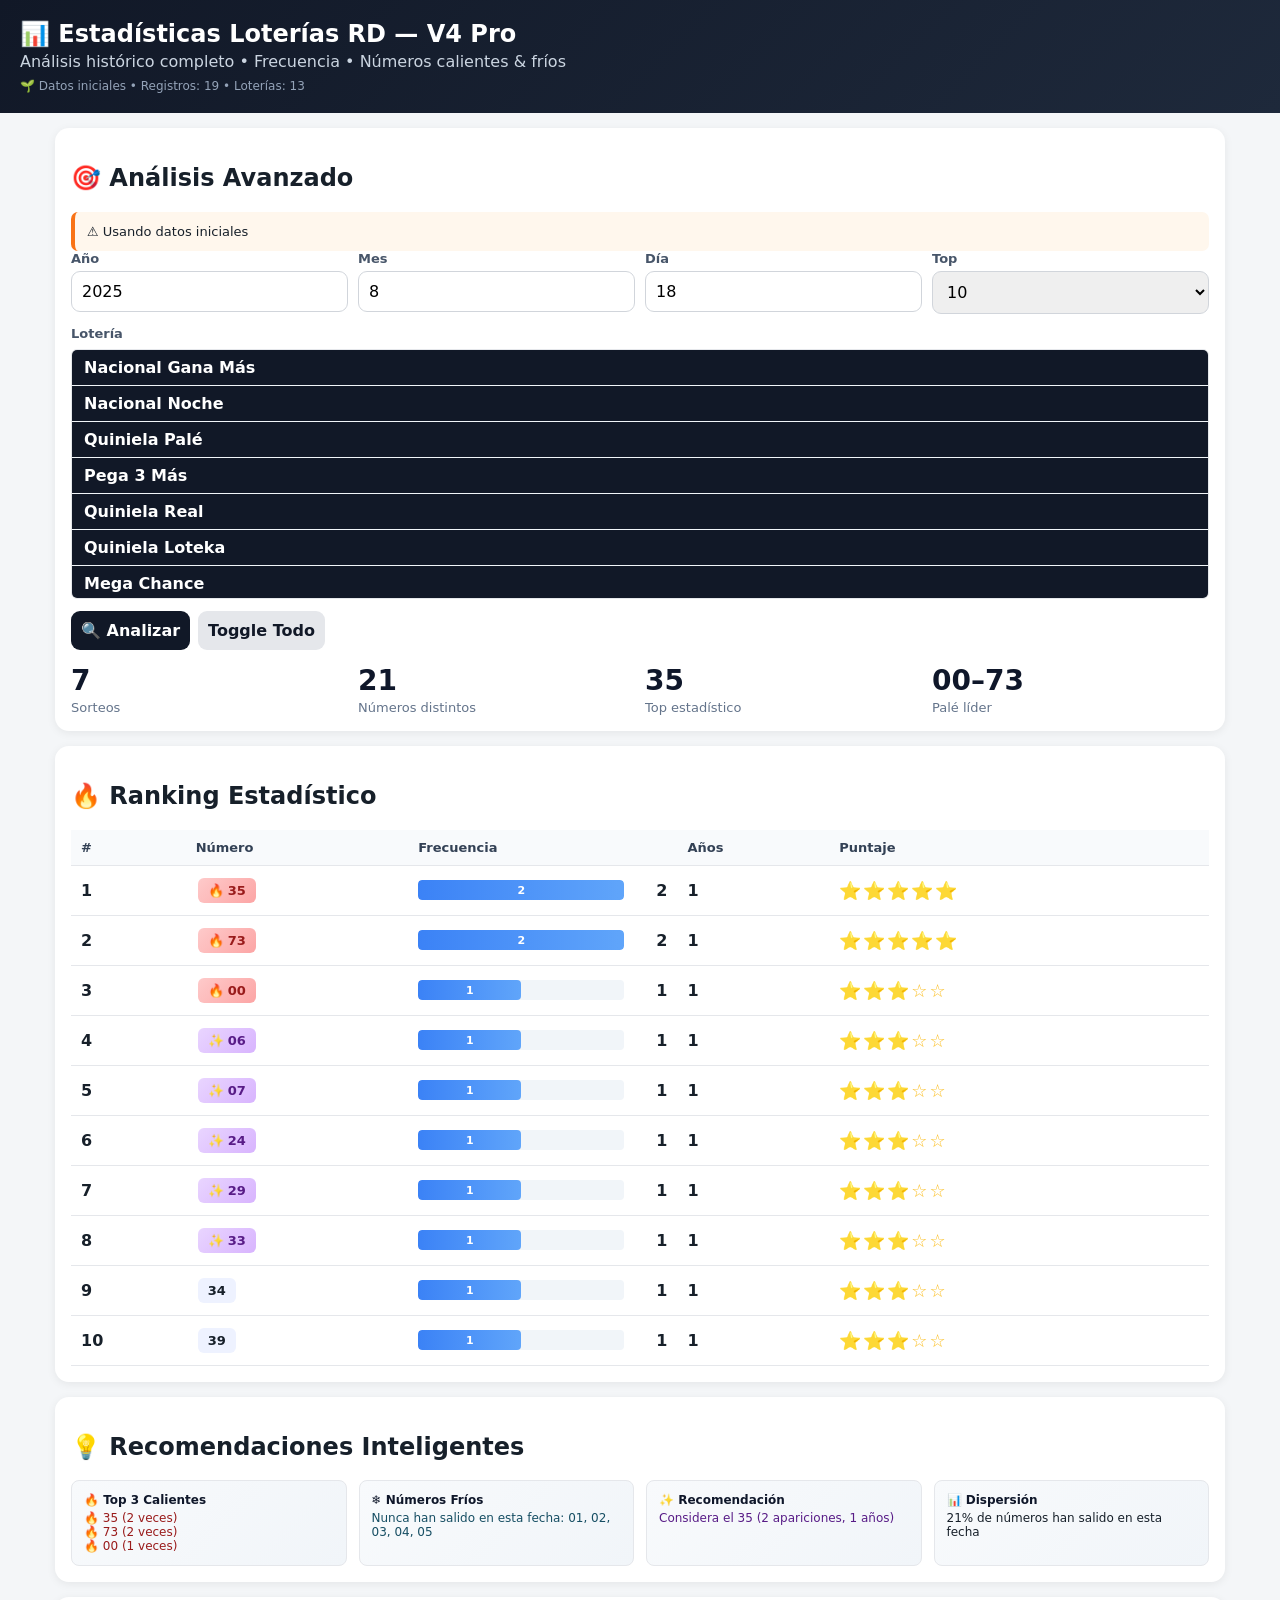
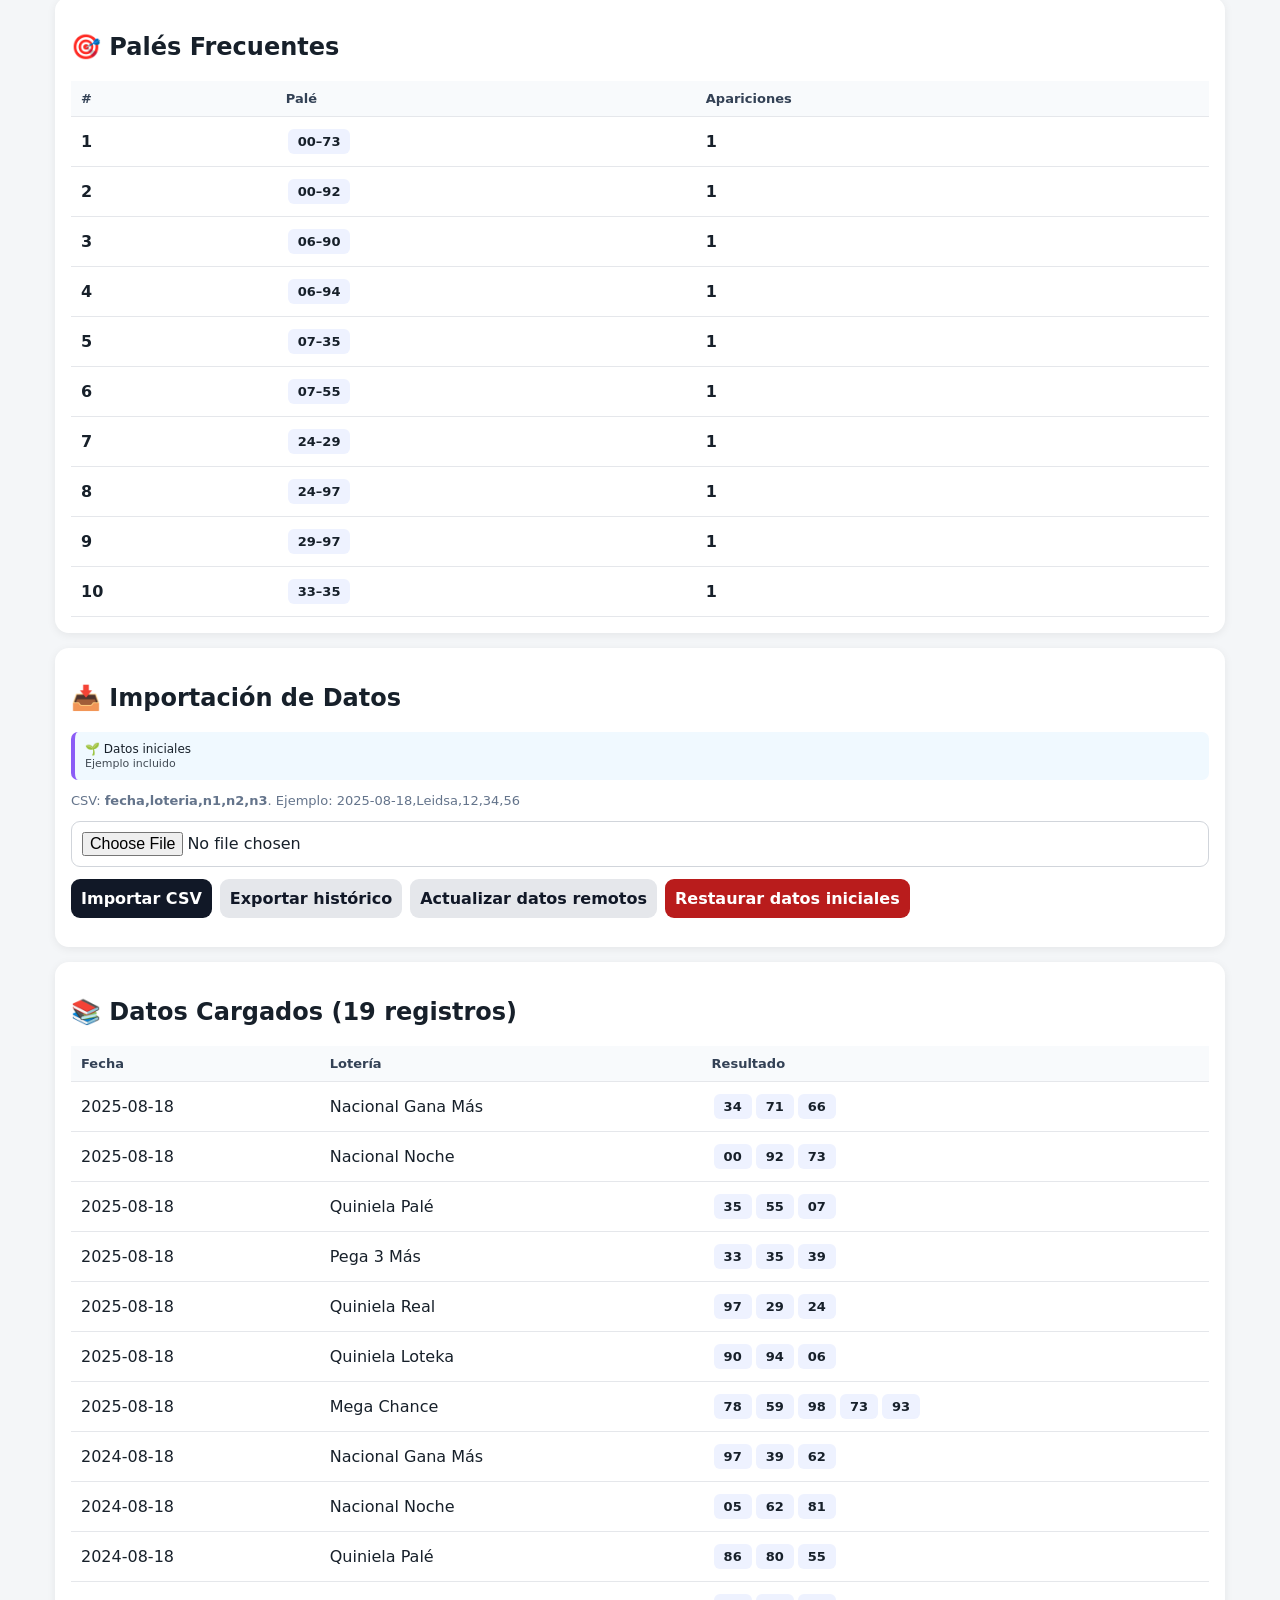
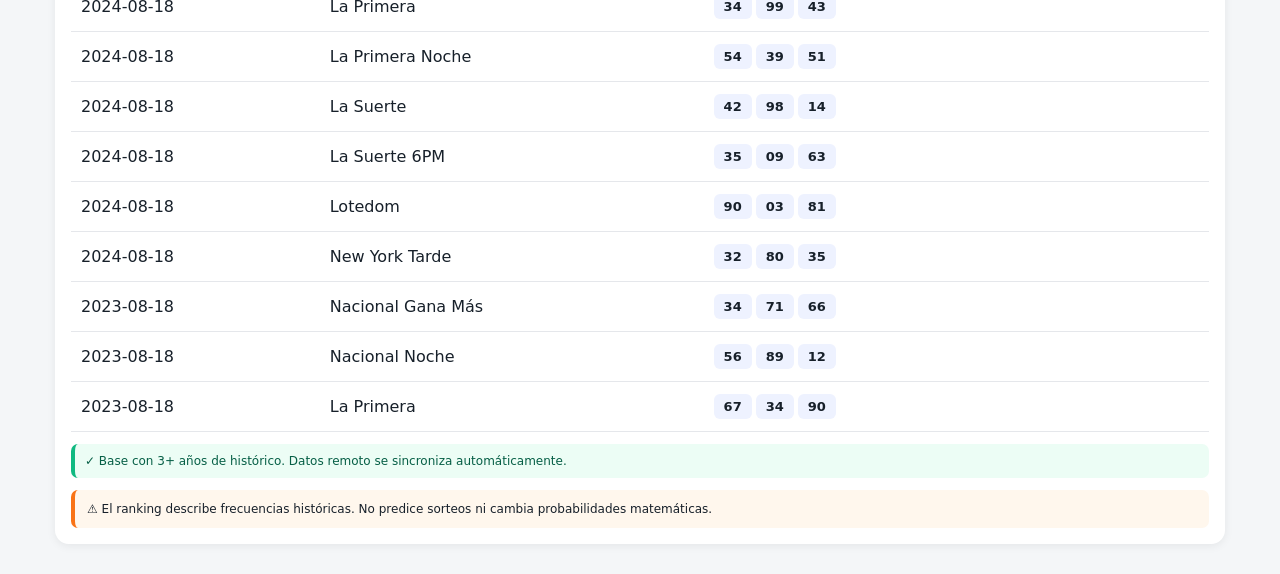
==== estadisticas_loterias_rd_v4.html @ 97bd67c6 "actualizar" ====
<!doctype html>
<html lang="es">
<head>
<meta charset="utf-8">
<meta name="viewport" content="width=device-width,initial-scale=1">
<title>Estadísticas RD · Versión 4 Pro</title>
<style>
*{box-sizing:border-box}body{margin:0;background:#f4f6f8;color:#17202a;font-family:system-ui,-apple-system,Segoe UI,Roboto,sans-serif}
header{background:linear-gradient(135deg,#111827 0%,#1e293b 100%);color:#fff;padding:20px}header h1{margin:0 0 4px;font-size:24px}header p{margin:0;color:#cbd5e1}header .meta{font-size:12px;color:#94a3b8;margin-top:8px}
main{max-width:1200px;margin:auto;padding:15px}.card{background:#fff;border-radius:14px;padding:16px;margin-bottom:15px;box-shadow:0 2px 10px #0001}
.grid{display:grid;grid-template-columns:repeat(auto-fit,minmax(160px,1fr));gap:10px}label{font-size:13px;font-weight:700;display:block;margin-bottom:5px;color:#475569}
input,select,button{width:100%;padding:10px;border:1px solid #d1d5db;border-radius:9px;font:inherit}button{background:#111827;color:#fff;border:0;font-weight:700;cursor:pointer;transition:all .2s}button:hover{background:#1e293b;transform:translateY(-1px);box-shadow:0 4px 12px #0002}button:active{transform:translateY(0)}
.actions{display:flex;gap:8px;flex-wrap:wrap;margin-top:12px}.actions button{width:auto}.secondary{background:#e5e7eb;color:#111827}.secondary:hover{background:#d1d5db}.danger{background:#b91c1c}.danger:hover{background:#a16161}
.loading{display:inline-flex;align-items:center;gap:6px;color:#64748b;font-size:13px}.spinner{width:14px;height:14px;border:2px solid #e5e7eb;border-top-color:#111827;border-radius:50%;animation:spin .6s linear infinite}@keyframes spin{to{transform:rotate(360deg)}}
table{width:100%;border-collapse:collapse;margin-top:10px}th,td{padding:10px;border-bottom:1px solid #e5e7eb;text-align:left}th{background:#f8fafc;font-weight:700;color:#334155;font-size:13px}
.num{display:inline-block;padding:5px 10px;border-radius:6px;background:#eef2ff;font-weight:800;font-size:13px;margin:2px;position:relative}
.num.hot{background:linear-gradient(135deg,#fecaca,#fca5a5);color:#991b1b}
.num.cold{background:linear-gradient(135deg,#cffafe,#a5f3fc);color:#164e63}
.num.recommended{background:linear-gradient(135deg,#e9d5ff,#d8b4fe);color:#581c87}
.hot::before{content:'🔥';margin-right:4px}
.cold::before{content:'❄️';margin-right:4px}
.recommended::before{content:'✨';margin-right:4px}
.stars{letter-spacing:2px;font-size:18px;color:#fbbf24}
.stat{font-size:28px;font-weight:800;color:#0f172a}.stat-label{font-size:13px;color:#64748b;margin-top:3px}
.muted{font-size:13px;color:#64748b}.warning{padding:12px;background:#fff7ed;border-left:4px solid #f97316;border-radius:7px;margin-top:12px;font-size:13px}
.empty{padding:18px;text-align:center;color:#64748b}.good{background:#ecfdf5;border-left:4px solid #10b981;padding:10px;border-radius:7px;color:#065f46}
.small{font-size:12px}.success{color:#059669;font-weight:600}.error{color:#dc2626;font-weight:600}
.progress-bar-container{display:flex;align-items:center;gap:8px;width:100%}.progress-bar{flex:1;height:20px;background:#f1f5f9;border-radius:4px;overflow:hidden;position:relative}.progress-fill{height:100%;background:linear-gradient(90deg,#3b82f6,#60a5fa);border-radius:4px;display:flex;align-items:center;justify-content:center;font-size:11px;color:#fff;font-weight:700;transition:width .3s ease}
.frequency-count{min-width:35px;text-align:right;font-weight:700}
.data-status{display:flex;align-items:center;gap:6px;padding:10px;background:#f0f9ff;border-radius:7px;border-left:4px solid #0284c7;font-size:12px;margin-bottom:10px}.data-status.remote{border-left-color:#10b981}.data-status.local{border-left-color:#f59e0b}.data-status.seed{border-left-color:#8b5cf6}
.lottery-selector{max-height:250px;overflow-y:auto;border:1px solid #e5e7eb;border-radius:6px}
.lottery-option{padding:8px 12px;cursor:pointer;border-bottom:1px solid #f1f5f9;transition:all .15s}
.lottery-option:hover{background:#f8fafc;color:#111827}
.lottery-option.selected{background:#111827;color:#fff;font-weight:700}
.section-title{font-size:12px;font-weight:700;color:#94a3b8;padding:6px 12px;background:#f8fafc;border-bottom:1px solid #e5e7eb;margin:0}
.insights-grid{display:grid;grid-template-columns:repeat(auto-fit,minmax(200px,1fr));gap:12px;margin-top:12px}
.insight-card{background:linear-gradient(135deg,#f8fafc,#f1f5f9);border:1px solid #e5e7eb;border-radius:8px;padding:12px;font-size:12px}
.insight-card strong{display:block;color:#0f172a;margin-bottom:4px}
</style>
</head>
<body>
<header>
  <h1>📊 Estadísticas Loterías RD — V4 Pro</h1>
  <p>Análisis histórico completo • Frecuencia • Números calientes & fríos</p>
  <div class="meta" id="data-source">Inicializando...</div>
</header>

<main>
<section class="card">
  <h2>🎯 Análisis Avanzado</h2>
  <div id="data-init-status"></div>
  <div class="grid">
    <div><label>Año</label><input id="year" type="number" min="2023" max="2099" value="2025"></div>
    <div><label>Mes</label><input id="month" type="number" min="1" max="12" value="8"></div>
    <div><label>Día</label><input id="day" type="number" min="1" max="31" value="18"></div>
    <div><label>Top</label><select id="top"><option value="10">10</option><option value="5">5</option><option value="15">15</option><option value="20">20</option></select></div>
  </div>
  
  <div style="margin-top:12px">
    <label style="margin-bottom:8px">Lotería</label>
    <div class="lottery-selector" id="lottery-selector"></div>
  </div>
  
  <div class="actions"><button onclick="analyze()">🔍 Analizar</button><button class="secondary" onclick="toggleAllLotteries()">Toggle Todo</button></div>
  <div id="summary" class="grid" style="margin-top:14px"></div>
</section>

<section class="card">
  <h2>🔥 Ranking Estadístico</h2>
  <div id="ranking"></div>
</section>

<section class="card">
  <h2>💡 Recomendaciones Inteligentes</h2>
  <div id="insights"></div>
</section>

<section class="card">
  <h2>🎯 Palés Frecuentes</h2>
  <div id="pairs"></div>
</section>

<section class="card">
  <h2>📥 Importación de Datos</h2>
  <div class="data-status" id="data-source-badge" style="display:none"></div>
  <p class="muted">CSV: <b>fecha,loteria,n1,n2,n3</b>. Ejemplo: 2025-08-18,Leidsa,12,34,56</p>
  <input id="file" type="file" accept=".csv,text/csv">
  <div class="actions">
    <button onclick="importCSV()">Importar CSV</button>
    <button class="secondary" onclick="downloadCSV()">Exportar histórico</button>
    <button class="secondary" onclick="refreshRemoteData()">Actualizar datos remotos</button>
    <button class="danger" onclick="resetData()">Restaurar datos iniciales</button>
  </div>
  <p id="status" class="muted" style="margin-top:8px"></p>
</section>

<section class="card">
  <h2>📚 Datos Cargados (<span id="total-records">0</span> registros)</h2>
  <div id="history"></div>
  <div class="good small" style="margin-top:12px">✓ Base con 3+ años de histórico. Datos remoto se sincroniza automáticamente.</div>
  <div class="warning small">⚠️ El ranking describe frecuencias históricas. No predice sorteos ni cambia probabilidades matemáticas.</div>
</section>
</main>

<script>
// ============================================
// DATOS INICIALES
// ============================================
const INITIAL = [
  {"date": "2025-08-18", "lottery": "Nacional Gana Más", "numbers": ["34", "71", "66"]},
  {"date": "2025-08-18", "lottery": "Nacional Noche", "numbers": ["00", "92", "73"]},
  {"date": "2025-08-18", "lottery": "Quiniela Palé", "numbers": ["35", "55", "07"]},
  {"date": "2025-08-18", "lottery": "Pega 3 Más", "numbers": ["33", "35", "39"]},
  {"date": "2025-08-18", "lottery": "Quiniela Real", "numbers": ["97", "29", "24"]},
  {"date": "2025-08-18", "lottery": "Quiniela Loteka", "numbers": ["90", "94", "06"]},
  {"date": "2025-08-18", "lottery": "Mega Chance", "numbers": ["78", "59", "98", "73", "93"]},
  {"date": "2024-08-18", "lottery": "Nacional Gana Más", "numbers": ["97", "39", "62"]},
  {"date": "2024-08-18", "lottery": "Nacional Noche", "numbers": ["05", "62", "81"]},
  {"date": "2024-08-18", "lottery": "Quiniela Palé", "numbers": ["86", "80", "55"]},
  {"date": "2024-08-18", "lottery": "La Primera", "numbers": ["34", "99", "43"]},
  {"date": "2024-08-18", "lottery": "La Primera Noche", "numbers": ["54", "39", "51"]},
  {"date": "2024-08-18", "lottery": "La Suerte", "numbers": ["42", "98", "14"]},
  {"date": "2024-08-18", "lottery": "La Suerte 6PM", "numbers": ["35", "09", "63"]},
  {"date": "2024-08-18", "lottery": "Lotedom", "numbers": ["90", "03", "81"]},
  {"date": "2024-08-18", "lottery": "New York Tarde", "numbers": ["32", "80", "35"]},
  {"date": "2023-08-18", "lottery": "Nacional Gana Más", "numbers": ["34", "71", "66"]},
  {"date": "2023-08-18", "lottery": "Nacional Noche", "numbers": ["56", "89", "12"]},
  {"date": "2023-08-18", "lottery": "La Primera", "numbers": ["67", "34", "90"]}
];

const KEY = "loteria_rd_v4";
const REMOTE_JSON_URL = "https://francisdominguez.github.io/loterias-rd-data/data.json";
const REMOTE_DATA_KEY = "loteria_rd_remote_timestamp";
const SELECTED_LOTTERIES_KEY = "loteria_rd_selected";

let data = [];
let dataSource = "seed";
let allLotteries = [];
let selectedLotteries = new Set();

// ============================================
// INICIALIZACIÓN
// ============================================
async function initializeData() {
  const statusEl = document.getElementById("data-init-status");
  statusEl.innerHTML = '<div class="loading"><div class="spinner"></div><span>Cargando datos...</span></div>';

  const localData = localStorage.getItem(KEY);
  const remoteTimestamp = localStorage.getItem(REMOTE_DATA_KEY);

  try {
    const controller = new AbortController();
    const timeoutId = setTimeout(() => controller.abort(), 5000);
    
    const response = await fetch(REMOTE_JSON_URL, { signal: controller.signal });
    clearTimeout(timeoutId);

    if (response.ok) {
      const remoteData = await response.json();
      if (Array.isArray(remoteData) && remoteData.length > 0) {
        data = remoteData;
        dataSource = "remote";
        localStorage.setItem(KEY, JSON.stringify(data));
        localStorage.setItem(REMOTE_DATA_KEY, new Date().toISOString());
        statusEl.innerHTML = '<div class="good" style="font-size:13px">✓ Datos descargados desde servidor remoto</div>';
      } else {
        throw new Error("JSON remoto vacío");
      }
    } else {
      throw new Error(`HTTP ${response.status}`);
    }
  } catch (err) {
    if (localData) {
      try {
        data = JSON.parse(localData);
        dataSource = "local";
        statusEl.innerHTML = '<div class="warning" style="font-size:13px">⚠️ Usando datos guardados localmente</div>';
      } catch {
        data = INITIAL.map(x => ({...x}));
        dataSource = "seed";
        statusEl.innerHTML = '<div class="warning" style="font-size:13px">⚠️ Usando datos iniciales</div>';
      }
    } else {
      data = INITIAL.map(x => ({...x}));
      dataSource = "seed";
      statusEl.innerHTML = '<div class="warning" style="font-size:13px">⚠️ Usando datos iniciales</div>';
    }
  }

  buildLotteryList();
  updateDataSourceBadge();
  renderHistory();
  analyze();
}

function buildLotteryList() {
  // Obtener loterías únicas en orden de aparición
  const seen = new Set();
  allLotteries = [];
  data.forEach(r => {
    if (!seen.has(r.lottery)) {
      allLotteries.push(r.lottery);
      seen.add(r.lottery);
    }
  });

  // Cargar selecciones previas
  const saved = localStorage.getItem(SELECTED_LOTTERIES_KEY);
  if (saved) {
    selectedLotteries = new Set(JSON.parse(saved));
  } else {
    selectedLotteries = new Set(allLotteries);
  }

  renderLotterySelector();
}

function renderLotterySelector() {
  const selector = document.getElementById("lottery-selector");
  selector.innerHTML = allLotteries
    .map(lottery => `
      <div class="lottery-option ${selectedLotteries.has(lottery) ? "selected" : ""}" 
           onclick="toggleLottery('${lottery.replace(/'/g, "\\'")}')">
        ${lottery}
      </div>
    `)
    .join("");
}

function toggleLottery(lottery) {
  if (selectedLotteries.has(lottery)) {
    selectedLotteries.delete(lottery);
  } else {
    selectedLotteries.add(lottery);
  }
  localStorage.setItem(SELECTED_LOTTERIES_KEY, JSON.stringify([...selectedLotteries]));
  renderLotterySelector();
  analyze();
}

function toggleAllLotteries() {
  if (selectedLotteries.size === allLotteries.length) {
    selectedLotteries.clear();
  } else {
    selectedLotteries = new Set(allLotteries);
  }
  localStorage.setItem(SELECTED_LOTTERIES_KEY, JSON.stringify([...selectedLotteries]));
  renderLotterySelector();
  analyze();
}

function updateDataSourceBadge() {
  const badge = document.getElementById("data-source-badge");
  let badgeClass, badgeText, badgeMeta;

  switch (dataSource) {
    case "remote":
      badgeClass = "remote";
      badgeText = "📡 Datos remoto";
      badgeMeta = `Sincronizado: ${new Date(localStorage.getItem(REMOTE_DATA_KEY) || Date.now()).toLocaleString('es-DO')}`;
      break;
    case "local":
      badgeClass = "local";
      badgeText = "💾 Datos locales";
      badgeMeta = "Guardados en navegador";
      break;
    case "seed":
      badgeClass = "seed";
      badgeText = "🌱 Datos iniciales";
      badgeMeta = "Ejemplo incluido";
      break;
  }

  badge.className = `data-status ${badgeClass}`;
  badge.innerHTML = `<div>${badgeText}<br><span style="font-size:11px;opacity:.8">${badgeMeta}</span></div>`;
  badge.style.display = "flex";

  const headerMeta = document.querySelector("header .meta");
  headerMeta.textContent = badgeText + " • Registros: " + data.length + " • Loterías: " + allLotteries.length;
}

async function refreshRemoteData() {
  const btn = event.target;
  const original = btn.textContent;
  btn.disabled = true;
  btn.textContent = "Actualizando...";

  try {
    const controller = new AbortController();
    const timeoutId = setTimeout(() => controller.abort(), 5000);
    
    const response = await fetch(REMOTE_JSON_URL, { 
      signal: controller.signal,
      cache: "no-store"
    });
    clearTimeout(timeoutId);

    if (response.ok) {
      const remoteData = await response.json();
      if (Array.isArray(remoteData) && remoteData.length > 0) {
        data = remoteData;
        dataSource = "remote";
        localStorage.setItem(KEY, JSON.stringify(data));
        localStorage.setItem(REMOTE_DATA_KEY, new Date().toISOString());
        buildLotteryList();
        updateDataSourceBadge();
        renderHistory();
        analyze();
        setStatus("✓ Datos actualizados desde servidor", true);
      } else {
        setStatus("✗ Datos remoto inválido", false);
      }
    } else {
      setStatus("✗ Error al descargar (HTTP " + response.status + ")", false);
    }
  } catch (err) {
    setStatus("✗ No se pudo conectar al servidor", false);
  } finally {
    btn.disabled = false;
    btn.textContent = original;
  }
}

// ============================================
// ANÁLISIS Y CÁLCULOS
// ============================================
function analyze() {
  const y = +document.getElementById("year").value;
  const m = +document.getElementById("month").value;
  const d = +document.getElementById("day").value;
  const top = +document.getElementById("top").value;

  const rows = data.filter(r => {
    const [year, month, day] = r.date.split("-").map(Number);
    return year === y && month === m && day === d && selectedLotteries.has(r.lottery);
  });

  const freq = {}, pair = {}, yearFreq = {};

  rows.forEach(r => {
    const ns = [...new Set(r.numbers)];
    ns.forEach(n => {
      freq[n] = (freq[n] || 0) + 1;
      const yr = r.date.substring(0, 4);
      yearFreq[n] ??= {};
      yearFreq[n][yr] = (yearFreq[n][yr] || 0) + 1;
    });

    for (let i = 0; i < ns.length; i++) {
      for (let j = i + 1; j < ns.length; j++) {
        const p = [ns[i], ns[j]].sort().join("–");
        pair[p] = (pair[p] || 0) + 1;
      }
    }
  });

  const maxFreq = Math.max(...Object.values(freq), 1);
  const ranked = Object.entries(freq)
    .map(([n, c]) => {
      const years = Object.keys(yearFreq[n] || {}).length;
      const score = c * 2 + years;
      return [n, c, years, score];
    })
    .sort((a, b) => b[3] - a[3] || b[1] - a[1] || a[0].localeCompare(b[0]));

  const pairs = Object.entries(pair)
    .sort((a, b) => b[1] - a[1] || a[0].localeCompare(b[0]));

  // Calcular números fríos (nunca salieron)
  const allPossibleNumbers = Array.from({length: 100}, (_, i) => pad(i));
  const hotNumbers = new Set(ranked.map(x => x[0]));
  const coldNumbers = allPossibleNumbers.filter(n => !hotNumbers.has(n));

  // Resumen
  document.getElementById("summary").innerHTML = `
    <div><div class="stat">${rows.length}</div><div class="stat-label">Sorteos</div></div>
    <div><div class="stat">${ranked.length}</div><div class="stat-label">Números distintos</div></div>
    <div><div class="stat">${ranked[0]?.[0] || "—"}</div><div class="stat-label">Top estadístico</div></div>
    <div><div class="stat">${pairs[0]?.[0] || "—"}</div><div class="stat-label">Palé líder</div></div>
  `;

  // Ranking con estrellas
  if (ranked.length) {
    document.getElementById("ranking").innerHTML = `
      <table>
        <tr><th>#</th><th>Número</th><th>Frecuencia</th><th>Años</th><th>Puntaje</th></tr>
        ${ranked.slice(0, top).map((x, i) => {
          const stars = generateStars(x[3], 5);
          const ranking_class = i < 3 ? "hot" : i < 8 ? "recommended" : "";
          return `
            <tr>
              <td><strong>${i + 1}</strong></td>
              <td><span class="num ${ranking_class}">${x[0]}</span></td>
              <td>
                <div class="progress-bar-container">
                  <div class="progress-bar">
                    <div class="progress-fill" style="width: ${(x[1] / maxFreq) * 100}%">
                      ${x[1]}
                    </div>
                  </div>
                  <div class="frequency-count">${x[1]}</div>
                </div>
              </td>
              <td><strong>${x[2]}</strong></td>
              <td><span class="stars">${stars}</span></td>
            </tr>
          `;
        }).join("")}
      </table>
    `;
  } else {
    document.getElementById("ranking").innerHTML = '<div class="empty">No hay datos para esa fecha/loterías seleccionadas.</div>';
  }

  // Insights
  renderInsights(ranked, coldNumbers.slice(0, 5));

  // Palés
  if (pairs.length) {
    document.getElementById("pairs").innerHTML = `
      <table>
        <tr><th>#</th><th>Palé</th><th>Apariciones</th></tr>
        ${pairs.slice(0, top).map((x, i) => `
          <tr>
            <td><strong>${i + 1}</strong></td>
            <td><span class="num">${x[0]}</span></td>
            <td><strong>${x[1]}</strong></td>
          </tr>
        `).join("")}
      </table>
    `;
  } else {
    document.getElementById("pairs").innerHTML = '<div class="empty">No hay palés suficientes.</div>';
  }
}

function generateStars(score, maxScore) {
  const starCount = Math.min(5, Math.ceil((score / maxScore) * 5));
  return "⭐".repeat(starCount) + "☆".repeat(5 - starCount);
}

function renderInsights(ranked, coldNumbers) {
  if (ranked.length === 0) {
    document.getElementById("insights").innerHTML = '<div class="empty">Sin datos para mostrar insights.</div>';
    return;
  }

  const topHot = ranked.slice(0, 3);
  const coldNums = coldNumbers.join(", ");

  let html = '<div class="insights-grid">';

  html += '<div class="insight-card">';
  html += '<strong>🔥 Top 3 Calientes</strong>';
  topHot.forEach(n => {
    html += `<div style="color:#991b1b">🔥 ${n[0]} (${n[1]} veces)</div>`;
  });
  html += '</div>';

  html += '<div class="insight-card">';
  html += '<strong>❄️ Números Fríos</strong>';
  html += `<div style="color:#164e63">Nunca han salido en esta fecha: ${coldNums}</div>`;
  html += '</div>';

  html += '<div class="insight-card">';
  html += '<strong>✨ Recomendación</strong>';
  if (ranked.length > 0) {
    const rec = ranked[0];
    html += `<div style="color:#581c87">Considera el ${rec[0]} (${rec[1]} apariciones, ${rec[2]} años)</div>`;
  }
  html += '</div>';

  html += '<div class="insight-card">';
  html += '<strong>📊 Dispersión</strong>';
  const unique = Math.round((ranked.length / 100) * 100);
  html += `<div>${unique}% de números han salido en esta fecha</div>`;
  html += '</div>';

  html += '</div>';
  document.getElementById("insights").innerHTML = html;
}

// ============================================
// UTILIDADES
// ============================================
function pad(n) {
  return String(n).padStart(2, "0");
}

function validateDate(dateStr) {
  return /^\d{4}-\d{2}-\d{2}$/.test(dateStr);
}

function importCSV() {
  const file = document.getElementById("file").files[0];
  if (!file) {
    setStatus("Selecciona un CSV.", false);
    return;
  }

  const reader = new FileReader();
  reader.onload = e => {
    const lines = e.target.result
      .split(/\r?\n/)
      .map(x => x.trim())
      .filter(Boolean);

    let added = 0, skipped = 0;
    const errors = [];

    lines.forEach((line, i) => {
      if (i === 0 && line.toLowerCase().includes("fecha")) return;

      const parts = line.split(",").map(x => x.trim());

      if (parts.length < 4) {
        skipped++;
        errors.push(`Fila ${i + 1}: formato incorrecto`);
        return;
      }

      const [dateStr, lottery, ...numStrs] = parts;

      if (!validateDate(dateStr)) {
        skipped++;
        errors.push(`Fila ${i + 1}: fecha inválida (YYYY-MM-DD)`);
        return;
      }

      const numbers = numStrs
        .filter(n => n.length > 0)
        .map(n => {
          const cleaned = n.replace(/\D/g, "");
          if (cleaned.length === 0 || cleaned.length > 2) {
            throw new Error(`número inválido: ${n}`);
          }
          return pad(parseInt(cleaned, 10));
        });

      if (numbers.length === 0) {
        skipped++;
        errors.push(`Fila ${i + 1}: sin números válidos`);
        return;
      }

      if (!lottery.trim()) {
        skipped++;
        errors.push(`Fila ${i + 1}: nombre de lotería vacío`);
        return;
      }

      data.push({
        date: dateStr,
        lottery: lottery.trim(),
        numbers: numbers
      });

      added++;
    });

    if (added > 0) {
      save();
      buildLotteryList();
      const msg = `✓ Importados ${added} registros.${skipped > 0 ? ` (${skipped} saltados)` : ""}`;
      setStatus(msg, true);
    } else {
      setStatus(`✗ No se importaron registros. ${skipped} filas con errores.`, false);
    }

    document.getElementById("file").value = "";
  };

  reader.readAsText(file);
}

function save() {
  localStorage.setItem(KEY, JSON.stringify(data));
  renderHistory();
  analyze();
}

function downloadCSV() {
  const csv =
    "fecha,loteria,n1,n2,n3\n" +
    data
      .map(r => [r.date, r.lottery, ...r.numbers].join(","))
      .join("\n");

  const blob = new Blob([csv], { type: "text/csv;charset=utf-8;" });
  const link = document.createElement("a");
  link.href = URL.createObjectURL(blob);
  link.download = "historico_loterias_rd.csv";
  link.click();
}

function resetData() {
  if (confirm("¿Restaurar la base de datos a datos iniciales?")) {
    data = INITIAL.map(x => ({...x}));
    dataSource = "seed";
    localStorage.removeItem(KEY);
    localStorage.removeItem(REMOTE_DATA_KEY);
    localStorage.removeItem(SELECTED_LOTTERIES_KEY);
    buildLotteryList();
    updateDataSourceBadge();
    save();
    setStatus("✓ Base de datos restaurada.", true);
  }
}

function setStatus(message, isSuccess = false) {
  const el = document.getElementById("status");
  el.textContent = message;
  el.className = isSuccess ? "success" : "error";
}

function renderHistory() {
  const rows = [...data].sort((a, b) => b.date.localeCompare(a.date));
  document.getElementById("total-records").textContent = data.length;
  document.getElementById("history").innerHTML = 
    rows.length > 0
      ? `<table><tr><th>Fecha</th><th>Lotería</th><th>Resultado</th></tr>${rows
          .map(
            r =>
              `<tr><td>${r.date}</td><td>${r.lottery}</td><td>${r.numbers
                .map(n => `<span class="num">${n}</span>`)
                .join("")}</td></tr>`
          )
          .join("")}</table>`
      : '<div class="empty">Sin registros.</div>';
}

// ============================================
// BOOTSTRAP
// ============================================
document.addEventListener("DOMContentLoaded", initializeData);
</script>
</body>
</html>
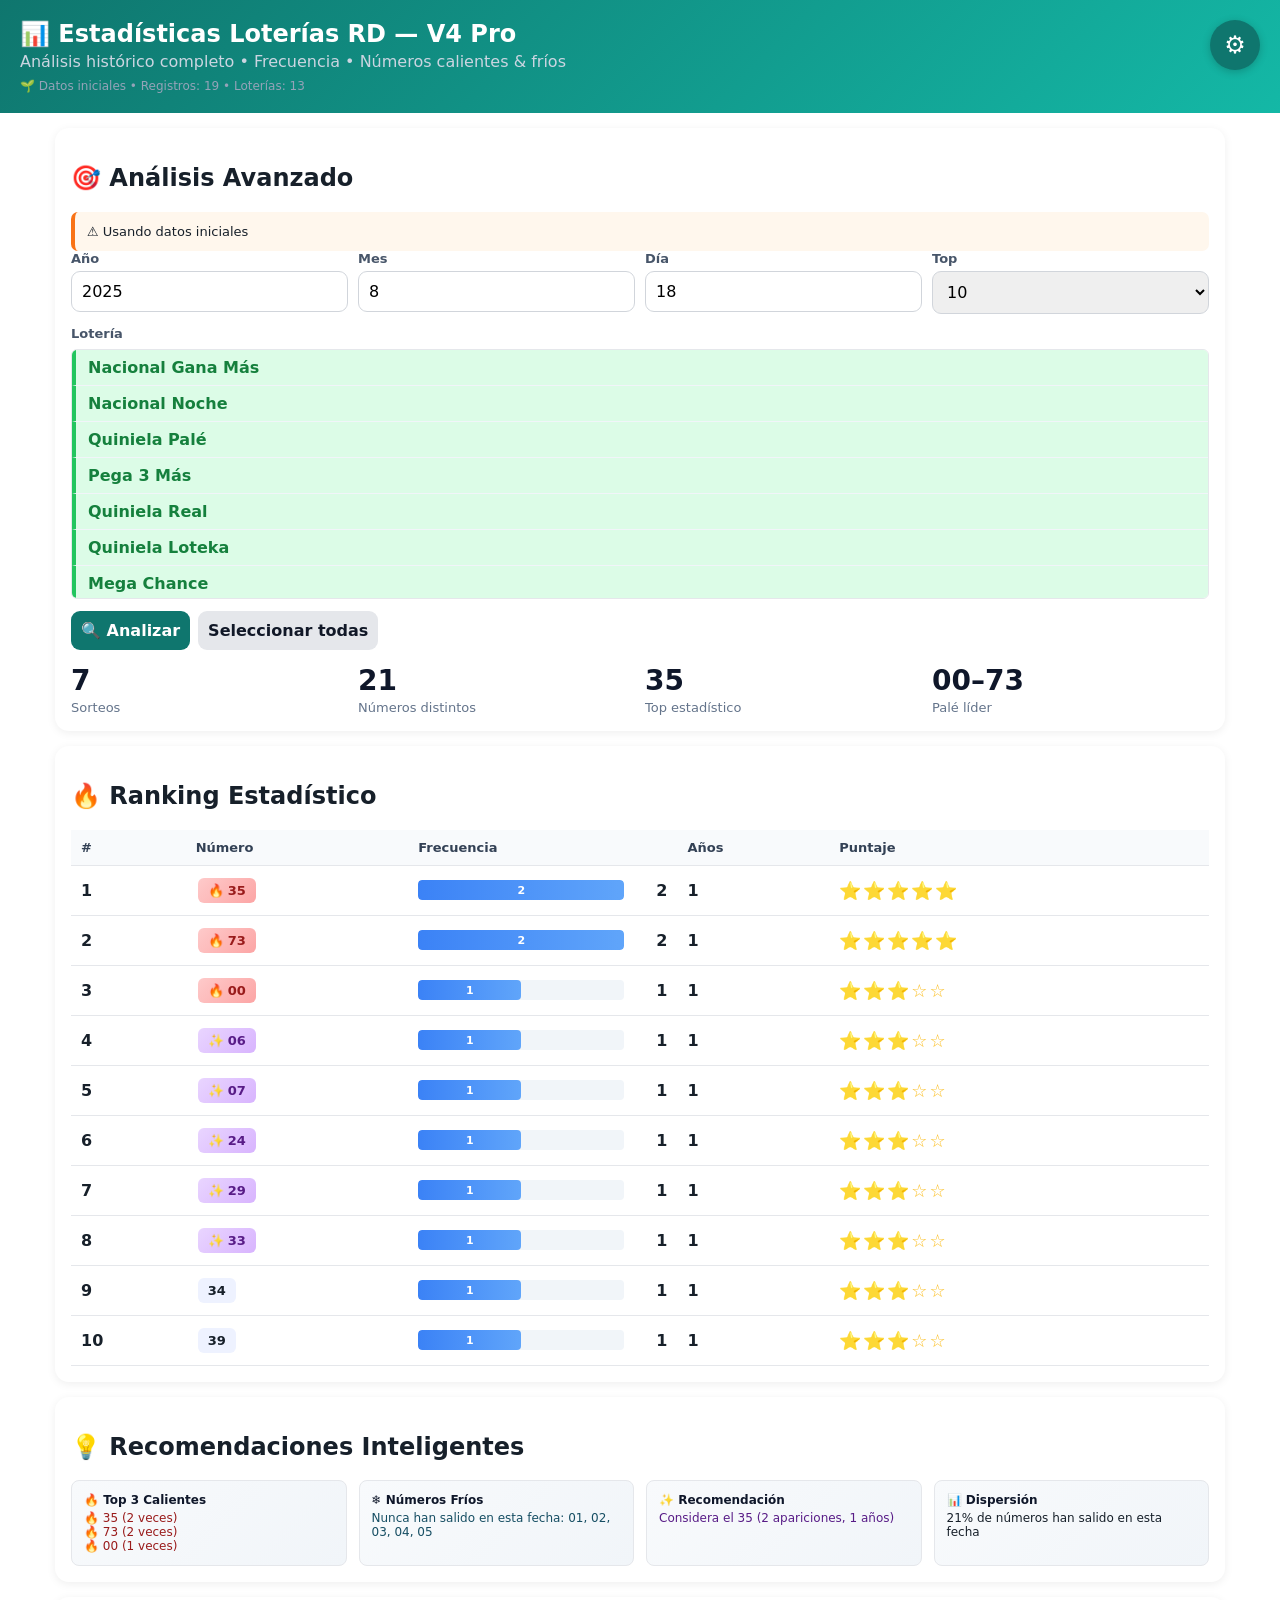
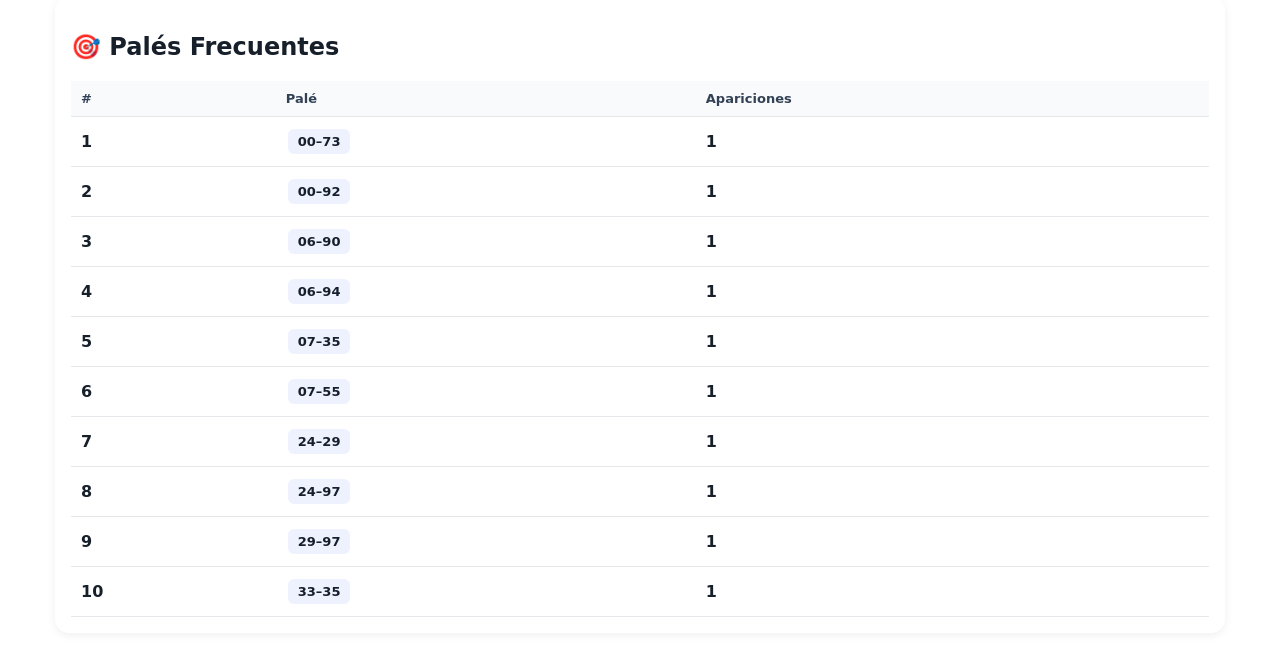
==== commit b87da24b: "actualizar" ====
--- a/estadisticas_loterias_rd_v4.html
+++ b/estadisticas_loterias_rd_v4.html
@@ -5,11 +5,11 @@
 <meta name="viewport" content="width=device-width,initial-scale=1">
 <title>Estadísticas RD · Versión 4 Pro</title>
 <style>
-*{box-sizing:border-box}body{margin:0;background:#f4f6f8;color:#17202a;font-family:system-ui,-apple-system,Segoe UI,Roboto,sans-serif}
-header{background:linear-gradient(135deg,#111827 0%,#1e293b 100%);color:#fff;padding:20px}header h1{margin:0 0 4px;font-size:24px}header p{margin:0;color:#cbd5e1}header .meta{font-size:12px;color:#94a3b8;margin-top:8px}
+*{box-sizing:border-box}body{margin:0;background:#fff;color:#17202a;font-family:system-ui,-apple-system,Segoe UI,Roboto,sans-serif}
+header{background:linear-gradient(135deg,#0f766e 0%,#14b8a6 100%);color:#fff;padding:20px}header h1{margin:0 0 4px;font-size:24px}header p{margin:0;color:#cbd5e1}header .meta{font-size:12px;color:#94a3b8;margin-top:8px}
 main{max-width:1200px;margin:auto;padding:15px}.card{background:#fff;border-radius:14px;padding:16px;margin-bottom:15px;box-shadow:0 2px 10px #0001}
 .grid{display:grid;grid-template-columns:repeat(auto-fit,minmax(160px,1fr));gap:10px}label{font-size:13px;font-weight:700;display:block;margin-bottom:5px;color:#475569}
-input,select,button{width:100%;padding:10px;border:1px solid #d1d5db;border-radius:9px;font:inherit}button{background:#111827;color:#fff;border:0;font-weight:700;cursor:pointer;transition:all .2s}button:hover{background:#1e293b;transform:translateY(-1px);box-shadow:0 4px 12px #0002}button:active{transform:translateY(0)}
+input,select,button{width:100%;padding:10px;border:1px solid #d1d5db;border-radius:9px;font:inherit}button{background:#0f766e;color:#fff;border:0;font-weight:700;cursor:pointer;transition:all .2s}button:hover{background:#0d6b63;transform:translateY(-1px);box-shadow:0 4px 12px #0002}button:active{transform:translateY(0)}
 .actions{display:flex;gap:8px;flex-wrap:wrap;margin-top:12px}.actions button{width:auto}.secondary{background:#e5e7eb;color:#111827}.secondary:hover{background:#d1d5db}.danger{background:#b91c1c}.danger:hover{background:#a16161}
 .loading{display:inline-flex;align-items:center;gap:6px;color:#64748b;font-size:13px}.spinner{width:14px;height:14px;border:2px solid #e5e7eb;border-top-color:#111827;border-radius:50%;animation:spin .6s linear infinite}@keyframes spin{to{transform:rotate(360deg)}}
 table{width:100%;border-collapse:collapse;margin-top:10px}th,td{padding:10px;border-bottom:1px solid #e5e7eb;text-align:left}th{background:#f8fafc;font-weight:700;color:#334155;font-size:13px}
@@ -28,14 +28,19 @@
 .progress-bar-container{display:flex;align-items:center;gap:8px;width:100%}.progress-bar{flex:1;height:20px;background:#f1f5f9;border-radius:4px;overflow:hidden;position:relative}.progress-fill{height:100%;background:linear-gradient(90deg,#3b82f6,#60a5fa);border-radius:4px;display:flex;align-items:center;justify-content:center;font-size:11px;color:#fff;font-weight:700;transition:width .3s ease}
 .frequency-count{min-width:35px;text-align:right;font-weight:700}
 .data-status{display:flex;align-items:center;gap:6px;padding:10px;background:#f0f9ff;border-radius:7px;border-left:4px solid #0284c7;font-size:12px;margin-bottom:10px}.data-status.remote{border-left-color:#10b981}.data-status.local{border-left-color:#f59e0b}.data-status.seed{border-left-color:#8b5cf6}
-.lottery-selector{max-height:250px;overflow-y:auto;border:1px solid #e5e7eb;border-radius:6px}
-.lottery-option{padding:8px 12px;cursor:pointer;border-bottom:1px solid #f1f5f9;transition:all .15s}
-.lottery-option:hover{background:#f8fafc;color:#111827}
-.lottery-option.selected{background:#111827;color:#fff;font-weight:700}
+.lottery-selector{max-height:250px;overflow-y:auto;border:1px solid #e5e7eb;border-radius:6px;background:#fff}
+.lottery-option{padding:8px 12px;cursor:pointer;border-bottom:1px solid #f1f5f9;transition:all .15s;background:#fff;color:#333}
+.lottery-option:hover{background:#f0fdf4;color:#15803d}
+.lottery-option.selected{background:#dcfce7;color:#15803d;font-weight:700;border-left:4px solid #22c55e}
 .section-title{font-size:12px;font-weight:700;color:#94a3b8;padding:6px 12px;background:#f8fafc;border-bottom:1px solid #e5e7eb;margin:0}
 .insights-grid{display:grid;grid-template-columns:repeat(auto-fit,minmax(200px,1fr));gap:12px;margin-top:12px}
 .insight-card{background:linear-gradient(135deg,#f8fafc,#f1f5f9);border:1px solid #e5e7eb;border-radius:8px;padding:12px;font-size:12px}
 .insight-card strong{display:block;color:#0f172a;margin-bottom:4px}
+.history-section{display:none}
+.history-section.visible{display:block}
+.settings-section{display:none}
+.settings-section.visible{display:block}
+.settings-btn{position:fixed;top:20px;right:20px;width:50px;height:50px;border-radius:50%;background:#0f766e;color:#fff;border:none;font-size:24px;cursor:pointer;box-shadow:0 2px 8px #0003;z-index:999}
 </style>
 </head>
 <body>
@@ -43,6 +48,7 @@
   <h1>📊 Estadísticas Loterías RD — V4 Pro</h1>
   <p>Análisis histórico completo • Frecuencia • Números calientes & fríos</p>
   <div class="meta" id="data-source">Inicializando...</div>
+  <button class="settings-btn" onclick="toggleSettings()" title="Configuración">⚙️</button>
 </header>
 
 <main>
@@ -61,7 +67,7 @@
     <div class="lottery-selector" id="lottery-selector"></div>
   </div>
   
-  <div class="actions"><button onclick="analyze()">🔍 Analizar</button><button class="secondary" onclick="toggleAllLotteries()">Toggle Todo</button></div>
+  <div class="actions"><button onclick="analyze()">🔍 Analizar</button><button class="secondary" onclick="toggleAllLotteries()">Seleccionar todas</button></div>
   <div id="summary" class="grid" style="margin-top:14px"></div>
 </section>
 
@@ -80,8 +86,8 @@
   <div id="pairs"></div>
 </section>
 
-<section class="card">
-  <h2>📥 Importación de Datos</h2>
+<section class="card settings-section">
+  <h2>⚙️ Configuración</h2>
   <div class="data-status" id="data-source-badge" style="display:none"></div>
   <p class="muted">CSV: <b>fecha,loteria,n1,n2,n3</b>. Ejemplo: 2025-08-18,Leidsa,12,34,56</p>
   <input id="file" type="file" accept=".csv,text/csv">
@@ -89,12 +95,13 @@
     <button onclick="importCSV()">Importar CSV</button>
     <button class="secondary" onclick="downloadCSV()">Exportar histórico</button>
     <button class="secondary" onclick="refreshRemoteData()">Actualizar datos remotos</button>
+    <button class="secondary" onclick="toggleHistory()">Ver tabla de datos</button>
     <button class="danger" onclick="resetData()">Restaurar datos iniciales</button>
   </div>
   <p id="status" class="muted" style="margin-top:8px"></p>
 </section>
 
-<section class="card">
+<section class="card history-section">
   <h2>📚 Datos Cargados (<span id="total-records">0</span> registros)</h2>
   <div id="history"></div>
   <div class="good small" style="margin-top:12px">✓ Base con 3+ años de histórico. Datos remoto se sincroniza automáticamente.</div>
@@ -129,7 +136,7 @@
 ];
 
 const KEY = "loteria_rd_v4";
-const REMOTE_JSON_URL = "https://francisdominguez.github.io/loterias-rd-data/data.json";
+const REMOTE_JSON_URL = "https://raw.githubusercontent.com/francisdominguez/loterias-rd-data/main/data.json";
 const REMOTE_DATA_KEY = "loteria_rd_remote_timestamp";
 const SELECTED_LOTTERIES_KEY = "loteria_rd_selected";
 
@@ -629,10 +636,20 @@
       : '<div class="empty">Sin registros.</div>';
 }
 
+function toggleHistory() {
+  const section = document.querySelector(".history-section");
+  section.classList.toggle("visible");
+}
+
+function toggleSettings() {
+  const section = document.querySelector(".settings-section");
+  section.classList.toggle("visible");
+}
+
 // ============================================
 // BOOTSTRAP
 // ============================================
 document.addEventListener("DOMContentLoaded", initializeData);
 </script>
 </body>
-</html>
+</html>
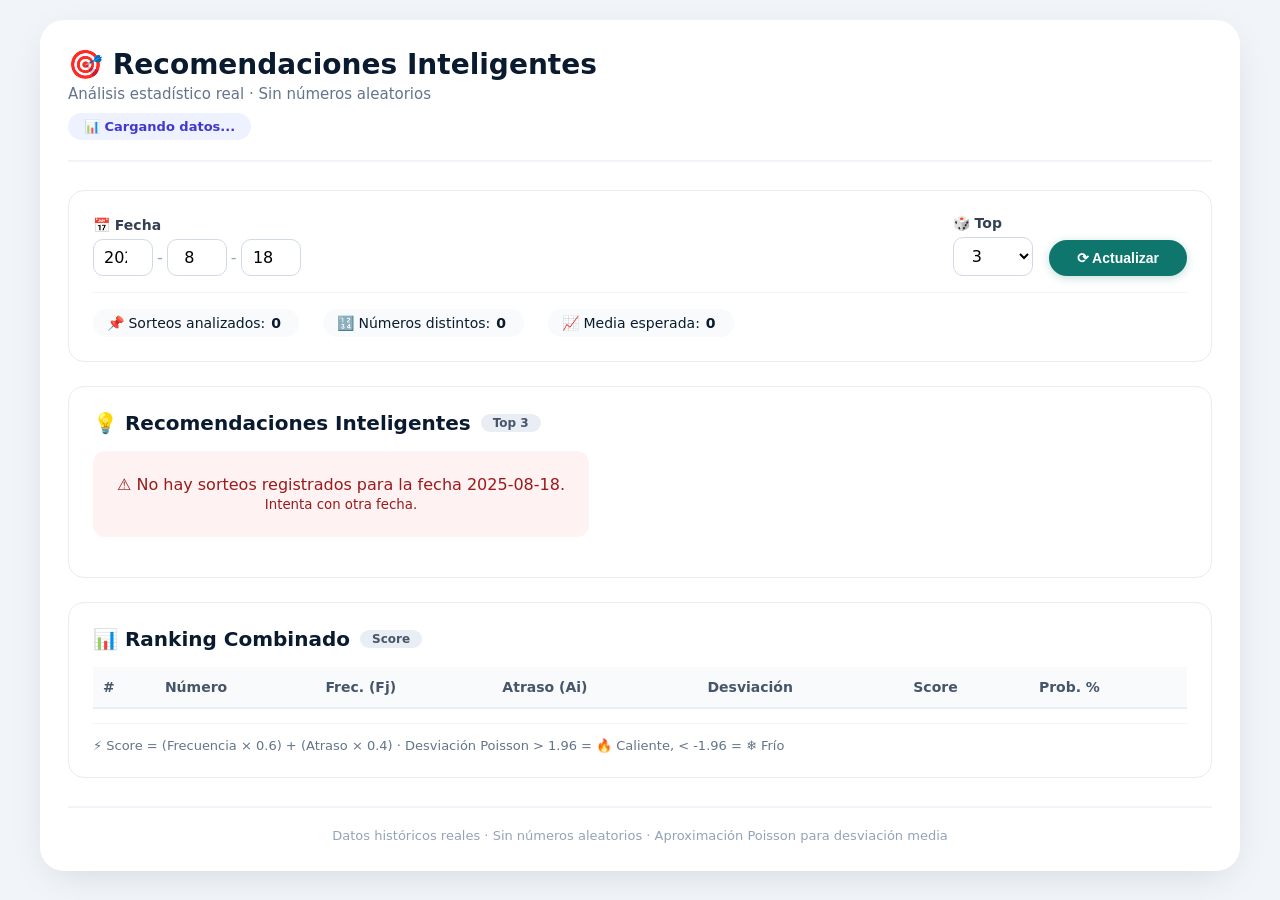
==== commit 36ae9c46: "actualizar" ====
--- a/estadisticas_loterias_rd_v4.html
+++ b/estadisticas_loterias_rd_v4.html
@@ -1,655 +1,96 @@
-<!doctype html>
+<!DOCTYPE html>
 <html lang="es">
 <head>
-<meta charset="utf-8">
-<meta name="viewport" content="width=device-width,initial-scale=1">
-<title>Estadísticas RD · Versión 4 Pro</title>
-<style>
-*{box-sizing:border-box}body{margin:0;background:#fff;color:#17202a;font-family:system-ui,-apple-system,Segoe UI,Roboto,sans-serif}
-header{background:linear-gradient(135deg,#0f766e 0%,#14b8a6 100%);color:#fff;padding:20px}header h1{margin:0 0 4px;font-size:24px}header p{margin:0;color:#cbd5e1}header .meta{font-size:12px;color:#94a3b8;margin-top:8px}
-main{max-width:1200px;margin:auto;padding:15px}.card{background:#fff;border-radius:14px;padding:16px;margin-bottom:15px;box-shadow:0 2px 10px #0001}
-.grid{display:grid;grid-template-columns:repeat(auto-fit,minmax(160px,1fr));gap:10px}label{font-size:13px;font-weight:700;display:block;margin-bottom:5px;color:#475569}
-input,select,button{width:100%;padding:10px;border:1px solid #d1d5db;border-radius:9px;font:inherit}button{background:#0f766e;color:#fff;border:0;font-weight:700;cursor:pointer;transition:all .2s}button:hover{background:#0d6b63;transform:translateY(-1px);box-shadow:0 4px 12px #0002}button:active{transform:translateY(0)}
-.actions{display:flex;gap:8px;flex-wrap:wrap;margin-top:12px}.actions button{width:auto}.secondary{background:#e5e7eb;color:#111827}.secondary:hover{background:#d1d5db}.danger{background:#b91c1c}.danger:hover{background:#a16161}
-.loading{display:inline-flex;align-items:center;gap:6px;color:#64748b;font-size:13px}.spinner{width:14px;height:14px;border:2px solid #e5e7eb;border-top-color:#111827;border-radius:50%;animation:spin .6s linear infinite}@keyframes spin{to{transform:rotate(360deg)}}
-table{width:100%;border-collapse:collapse;margin-top:10px}th,td{padding:10px;border-bottom:1px solid #e5e7eb;text-align:left}th{background:#f8fafc;font-weight:700;color:#334155;font-size:13px}
-.num{display:inline-block;padding:5px 10px;border-radius:6px;background:#eef2ff;font-weight:800;font-size:13px;margin:2px;position:relative}
-.num.hot{background:linear-gradient(135deg,#fecaca,#fca5a5);color:#991b1b}
-.num.cold{background:linear-gradient(135deg,#cffafe,#a5f3fc);color:#164e63}
-.num.recommended{background:linear-gradient(135deg,#e9d5ff,#d8b4fe);color:#581c87}
-.hot::before{content:'🔥';margin-right:4px}
-.cold::before{content:'❄️';margin-right:4px}
-.recommended::before{content:'✨';margin-right:4px}
-.stars{letter-spacing:2px;font-size:18px;color:#fbbf24}
-.stat{font-size:28px;font-weight:800;color:#0f172a}.stat-label{font-size:13px;color:#64748b;margin-top:3px}
-.muted{font-size:13px;color:#64748b}.warning{padding:12px;background:#fff7ed;border-left:4px solid #f97316;border-radius:7px;margin-top:12px;font-size:13px}
-.empty{padding:18px;text-align:center;color:#64748b}.good{background:#ecfdf5;border-left:4px solid #10b981;padding:10px;border-radius:7px;color:#065f46}
-.small{font-size:12px}.success{color:#059669;font-weight:600}.error{color:#dc2626;font-weight:600}
-.progress-bar-container{display:flex;align-items:center;gap:8px;width:100%}.progress-bar{flex:1;height:20px;background:#f1f5f9;border-radius:4px;overflow:hidden;position:relative}.progress-fill{height:100%;background:linear-gradient(90deg,#3b82f6,#60a5fa);border-radius:4px;display:flex;align-items:center;justify-content:center;font-size:11px;color:#fff;font-weight:700;transition:width .3s ease}
-.frequency-count{min-width:35px;text-align:right;font-weight:700}
-.data-status{display:flex;align-items:center;gap:6px;padding:10px;background:#f0f9ff;border-radius:7px;border-left:4px solid #0284c7;font-size:12px;margin-bottom:10px}.data-status.remote{border-left-color:#10b981}.data-status.local{border-left-color:#f59e0b}.data-status.seed{border-left-color:#8b5cf6}
-.lottery-selector{max-height:250px;overflow-y:auto;border:1px solid #e5e7eb;border-radius:6px;background:#fff}
-.lottery-option{padding:8px 12px;cursor:pointer;border-bottom:1px solid #f1f5f9;transition:all .15s;background:#fff;color:#333}
-.lottery-option:hover{background:#f0fdf4;color:#15803d}
-.lottery-option.selected{background:#dcfce7;color:#15803d;font-weight:700;border-left:4px solid #22c55e}
-.section-title{font-size:12px;font-weight:700;color:#94a3b8;padding:6px 12px;background:#f8fafc;border-bottom:1px solid #e5e7eb;margin:0}
-.insights-grid{display:grid;grid-template-columns:repeat(auto-fit,minmax(200px,1fr));gap:12px;margin-top:12px}
-.insight-card{background:linear-gradient(135deg,#f8fafc,#f1f5f9);border:1px solid #e5e7eb;border-radius:8px;padding:12px;font-size:12px}
-.insight-card strong{display:block;color:#0f172a;margin-bottom:4px}
-.history-section{display:none}
-.history-section.visible{display:block}
-.settings-section{display:none}
-.settings-section.visible{display:block}
-.settings-btn{position:fixed;top:20px;right:20px;width:50px;height:50px;border-radius:50%;background:#0f766e;color:#fff;border:none;font-size:24px;cursor:pointer;box-shadow:0 2px 8px #0003;z-index:999}
-</style>
+  <meta charset="UTF-8">
+  <meta name="viewport" content="width=device-width, initial-scale=1.0">
+  <title>🎯 Recomendaciones Inteligentes · Loterías RD</title>
+  <link rel="stylesheet" href="style.css">
 </head>
 <body>
-<header>
-  <h1>📊 Estadísticas Loterías RD — V4 Pro</h1>
-  <p>Análisis histórico completo • Frecuencia • Números calientes & fríos</p>
-  <div class="meta" id="data-source">Inicializando...</div>
-  <button class="settings-btn" onclick="toggleSettings()" title="Configuración">⚙️</button>
-</header>
+  <div class="container">
+    <header>
+      <h1>🎯 Recomendaciones Inteligentes</h1>
+      <p class="subtitle">Análisis estadístico real · Sin números aleatorios</p>
+      <div class="badge" id="data-info">📊 Cargando datos...</div>
+    </header>
 
-<main>
-<section class="card">
-  <h2>🎯 Análisis Avanzado</h2>
-  <div id="data-init-status"></div>
-  <div class="grid">
-    <div><label>Año</label><input id="year" type="number" min="2023" max="2099" value="2025"></div>
-    <div><label>Mes</label><input id="month" type="number" min="1" max="12" value="8"></div>
-    <div><label>Día</label><input id="day" type="number" min="1" max="31" value="18"></div>
-    <div><label>Top</label><select id="top"><option value="10">10</option><option value="5">5</option><option value="15">15</option><option value="20">20</option></select></div>
+    <!-- Panel de control -->
+    <section class="card controls">
+      <div class="controls-grid">
+        <div class="control-group">
+          <label>📅 Fecha</label>
+          <div class="date-inputs">
+            <input type="number" id="year" value="2025" min="2020" max="2099">
+            <span class="sep">-</span>
+            <input type="number" id="month" value="8" min="1" max="12">
+            <span class="sep">-</span>
+            <input type="number" id="day" value="18" min="1" max="31">
+          </div>
+        </div>
+        <div class="control-group">
+          <label>🎲 Top</label>
+          <select id="topN">
+            <option value="3" selected>3</option>
+            <option value="5">5</option>
+            <option value="10">10</option>
+            <option value="20">20</option>
+          </select>
+        </div>
+        <div class="control-group">
+          <label>&nbsp;</label>
+          <button onclick="calcularRecomendaciones()">⟳ Actualizar</button>
+        </div>
+      </div>
+      <div class="stats-row" id="stats-resumen">
+        <span class="stat-item">📌 Sorteos analizados: <strong id="total-sort">0</strong></span>
+        <span class="stat-item">🔢 Números distintos: <strong id="total-nums">0</strong></span>
+        <span class="stat-item">📈 Media esperada: <strong id="media-esperada">0</strong></span>
+      </div>
+    </section>
+
+    <!-- TOP 3 Recomendaciones -->
+    <section class="card recomendaciones">
+      <h2>💡 Recomendaciones Inteligentes <span class="tag">Top 3</span></h2>
+      <div id="top3-cards">
+        <!-- Inyectado por JS -->
+      </div>
+      <div id="detalle-top3">
+        <!-- Inyectado por JS -->
+      </div>
+    </section>
+
+    <!-- Ranking Combinado -->
+    <section class="card ranking">
+      <h2>📊 Ranking Combinado <span class="tag">Score</span></h2>
+      <div class="table-wrapper">
+        <table>
+          <thead>
+            <tr>
+              <th>#</th>
+              <th>Número</th>
+              <th>Frec. (Fj)</th>
+              <th>Atraso (Ai)</th>
+              <th>Desviación</th>
+              <th>Score</th>
+              <th>Prob. %</th>
+            </tr>
+          </thead>
+          <tbody id="ranking-body">
+            <!-- Inyectado por JS -->
+          </tbody>
+        </table>
+      </div>
+      <div class="hint">
+        ⚡ Score = (Frecuencia × 0.6) + (Atraso × 0.4) · Desviación Poisson > 1.96 = 🔥 Caliente, &lt; -1.96 = ❄️ Frío
+      </div>
+    </section>
+
+    <!-- Footer -->
+    <footer class="footer">
+      Datos históricos reales · Sin números aleatorios · Aproximación Poisson para desviación media
+    </footer>
   </div>
-  
-  <div style="margin-top:12px">
-    <label style="margin-bottom:8px">Lotería</label>
-    <div class="lottery-selector" id="lottery-selector"></div>
-  </div>
-  
-  <div class="actions"><button onclick="analyze()">🔍 Analizar</button><button class="secondary" onclick="toggleAllLotteries()">Seleccionar todas</button></div>
-  <div id="summary" class="grid" style="margin-top:14px"></div>
-</section>
 
-<section class="card">
-  <h2>🔥 Ranking Estadístico</h2>
-  <div id="ranking"></div>
-</section>
-
-<section class="card">
-  <h2>💡 Recomendaciones Inteligentes</h2>
-  <div id="insights"></div>
-</section>
-
-<section class="card">
-  <h2>🎯 Palés Frecuentes</h2>
-  <div id="pairs"></div>
-</section>
-
-<section class="card settings-section">
-  <h2>⚙️ Configuración</h2>
-  <div class="data-status" id="data-source-badge" style="display:none"></div>
-  <p class="muted">CSV: <b>fecha,loteria,n1,n2,n3</b>. Ejemplo: 2025-08-18,Leidsa,12,34,56</p>
-  <input id="file" type="file" accept=".csv,text/csv">
-  <div class="actions">
-    <button onclick="importCSV()">Importar CSV</button>
-    <button class="secondary" onclick="downloadCSV()">Exportar histórico</button>
-    <button class="secondary" onclick="refreshRemoteData()">Actualizar datos remotos</button>
-    <button class="secondary" onclick="toggleHistory()">Ver tabla de datos</button>
-    <button class="danger" onclick="resetData()">Restaurar datos iniciales</button>
-  </div>
-  <p id="status" class="muted" style="margin-top:8px"></p>
-</section>
-
-<section class="card history-section">
-  <h2>📚 Datos Cargados (<span id="total-records">0</span> registros)</h2>
-  <div id="history"></div>
-  <div class="good small" style="margin-top:12px">✓ Base con 3+ años de histórico. Datos remoto se sincroniza automáticamente.</div>
-  <div class="warning small">⚠️ El ranking describe frecuencias históricas. No predice sorteos ni cambia probabilidades matemáticas.</div>
-</section>
-</main>
-
-<script>
-// ============================================
-// DATOS INICIALES
-// ============================================
-const INITIAL = [
-  {"date": "2025-08-18", "lottery": "Nacional Gana Más", "numbers": ["34", "71", "66"]},
-  {"date": "2025-08-18", "lottery": "Nacional Noche", "numbers": ["00", "92", "73"]},
-  {"date": "2025-08-18", "lottery": "Quiniela Palé", "numbers": ["35", "55", "07"]},
-  {"date": "2025-08-18", "lottery": "Pega 3 Más", "numbers": ["33", "35", "39"]},
-  {"date": "2025-08-18", "lottery": "Quiniela Real", "numbers": ["97", "29", "24"]},
-  {"date": "2025-08-18", "lottery": "Quiniela Loteka", "numbers": ["90", "94", "06"]},
-  {"date": "2025-08-18", "lottery": "Mega Chance", "numbers": ["78", "59", "98", "73", "93"]},
-  {"date": "2024-08-18", "lottery": "Nacional Gana Más", "numbers": ["97", "39", "62"]},
-  {"date": "2024-08-18", "lottery": "Nacional Noche", "numbers": ["05", "62", "81"]},
-  {"date": "2024-08-18", "lottery": "Quiniela Palé", "numbers": ["86", "80", "55"]},
-  {"date": "2024-08-18", "lottery": "La Primera", "numbers": ["34", "99", "43"]},
-  {"date": "2024-08-18", "lottery": "La Primera Noche", "numbers": ["54", "39", "51"]},
-  {"date": "2024-08-18", "lottery": "La Suerte", "numbers": ["42", "98", "14"]},
-  {"date": "2024-08-18", "lottery": "La Suerte 6PM", "numbers": ["35", "09", "63"]},
-  {"date": "2024-08-18", "lottery": "Lotedom", "numbers": ["90", "03", "81"]},
-  {"date": "2024-08-18", "lottery": "New York Tarde", "numbers": ["32", "80", "35"]},
-  {"date": "2023-08-18", "lottery": "Nacional Gana Más", "numbers": ["34", "71", "66"]},
-  {"date": "2023-08-18", "lottery": "Nacional Noche", "numbers": ["56", "89", "12"]},
-  {"date": "2023-08-18", "lottery": "La Primera", "numbers": ["67", "34", "90"]}
-];
-
-const KEY = "loteria_rd_v4";
-const REMOTE_JSON_URL = "https://raw.githubusercontent.com/francisdominguez/loterias-rd-data/main/data.json";
-const REMOTE_DATA_KEY = "loteria_rd_remote_timestamp";
-const SELECTED_LOTTERIES_KEY = "loteria_rd_selected";
-
-let data = [];
-let dataSource = "seed";
-let allLotteries = [];
-let selectedLotteries = new Set();
-
-// ============================================
-// INICIALIZACIÓN
-// ============================================
-async function initializeData() {
-  const statusEl = document.getElementById("data-init-status");
-  statusEl.innerHTML = '<div class="loading"><div class="spinner"></div><span>Cargando datos...</span></div>';
-
-  const localData = localStorage.getItem(KEY);
-  const remoteTimestamp = localStorage.getItem(REMOTE_DATA_KEY);
-
-  try {
-    const controller = new AbortController();
-    const timeoutId = setTimeout(() => controller.abort(), 5000);
-    
-    const response = await fetch(REMOTE_JSON_URL, { signal: controller.signal });
-    clearTimeout(timeoutId);
-
-    if (response.ok) {
-      const remoteData = await response.json();
-      if (Array.isArray(remoteData) && remoteData.length > 0) {
-        data = remoteData;
-        dataSource = "remote";
-        localStorage.setItem(KEY, JSON.stringify(data));
-        localStorage.setItem(REMOTE_DATA_KEY, new Date().toISOString());
-        statusEl.innerHTML = '<div class="good" style="font-size:13px">✓ Datos descargados desde servidor remoto</div>';
-      } else {
-        throw new Error("JSON remoto vacío");
-      }
-    } else {
-      throw new Error(`HTTP ${response.status}`);
-    }
-  } catch (err) {
-    if (localData) {
-      try {
-        data = JSON.parse(localData);
-        dataSource = "local";
-        statusEl.innerHTML = '<div class="warning" style="font-size:13px">⚠️ Usando datos guardados localmente</div>';
-      } catch {
-        data = INITIAL.map(x => ({...x}));
-        dataSource = "seed";
-        statusEl.innerHTML = '<div class="warning" style="font-size:13px">⚠️ Usando datos iniciales</div>';
-      }
-    } else {
-      data = INITIAL.map(x => ({...x}));
-      dataSource = "seed";
-      statusEl.innerHTML = '<div class="warning" style="font-size:13px">⚠️ Usando datos iniciales</div>';
-    }
-  }
-
-  buildLotteryList();
-  updateDataSourceBadge();
-  renderHistory();
-  analyze();
-}
-
-function buildLotteryList() {
-  // Obtener loterías únicas en orden de aparición
-  const seen = new Set();
-  allLotteries = [];
-  data.forEach(r => {
-    if (!seen.has(r.lottery)) {
-      allLotteries.push(r.lottery);
-      seen.add(r.lottery);
-    }
-  });
-
-  // Cargar selecciones previas
-  const saved = localStorage.getItem(SELECTED_LOTTERIES_KEY);
-  if (saved) {
-    selectedLotteries = new Set(JSON.parse(saved));
-  } else {
-    selectedLotteries = new Set(allLotteries);
-  }
-
-  renderLotterySelector();
-}
-
-function renderLotterySelector() {
-  const selector = document.getElementById("lottery-selector");
-  selector.innerHTML = allLotteries
-    .map(lottery => `
-      <div class="lottery-option ${selectedLotteries.has(lottery) ? "selected" : ""}" 
-           onclick="toggleLottery('${lottery.replace(/'/g, "\\'")}')">
-        ${lottery}
-      </div>
-    `)
-    .join("");
-}
-
-function toggleLottery(lottery) {
-  if (selectedLotteries.has(lottery)) {
-    selectedLotteries.delete(lottery);
-  } else {
-    selectedLotteries.add(lottery);
-  }
-  localStorage.setItem(SELECTED_LOTTERIES_KEY, JSON.stringify([...selectedLotteries]));
-  renderLotterySelector();
-  analyze();
-}
-
-function toggleAllLotteries() {
-  if (selectedLotteries.size === allLotteries.length) {
-    selectedLotteries.clear();
-  } else {
-    selectedLotteries = new Set(allLotteries);
-  }
-  localStorage.setItem(SELECTED_LOTTERIES_KEY, JSON.stringify([...selectedLotteries]));
-  renderLotterySelector();
-  analyze();
-}
-
-function updateDataSourceBadge() {
-  const badge = document.getElementById("data-source-badge");
-  let badgeClass, badgeText, badgeMeta;
-
-  switch (dataSource) {
-    case "remote":
-      badgeClass = "remote";
-      badgeText = "📡 Datos remoto";
-      badgeMeta = `Sincronizado: ${new Date(localStorage.getItem(REMOTE_DATA_KEY) || Date.now()).toLocaleString('es-DO')}`;
-      break;
-    case "local":
-      badgeClass = "local";
-      badgeText = "💾 Datos locales";
-      badgeMeta = "Guardados en navegador";
-      break;
-    case "seed":
-      badgeClass = "seed";
-      badgeText = "🌱 Datos iniciales";
-      badgeMeta = "Ejemplo incluido";
-      break;
-  }
-
-  badge.className = `data-status ${badgeClass}`;
-  badge.innerHTML = `<div>${badgeText}<br><span style="font-size:11px;opacity:.8">${badgeMeta}</span></div>`;
-  badge.style.display = "flex";
-
-  const headerMeta = document.querySelector("header .meta");
-  headerMeta.textContent = badgeText + " • Registros: " + data.length + " • Loterías: " + allLotteries.length;
-}
-
-async function refreshRemoteData() {
-  const btn = event.target;
-  const original = btn.textContent;
-  btn.disabled = true;
-  btn.textContent = "Actualizando...";
-
-  try {
-    const controller = new AbortController();
-    const timeoutId = setTimeout(() => controller.abort(), 5000);
-    
-    const response = await fetch(REMOTE_JSON_URL, { 
-      signal: controller.signal,
-      cache: "no-store"
-    });
-    clearTimeout(timeoutId);
-
-    if (response.ok) {
-      const remoteData = await response.json();
-      if (Array.isArray(remoteData) && remoteData.length > 0) {
-        data = remoteData;
-        dataSource = "remote";
-        localStorage.setItem(KEY, JSON.stringify(data));
-        localStorage.setItem(REMOTE_DATA_KEY, new Date().toISOString());
-        buildLotteryList();
-        updateDataSourceBadge();
-        renderHistory();
-        analyze();
-        setStatus("✓ Datos actualizados desde servidor", true);
-      } else {
-        setStatus("✗ Datos remoto inválido", false);
-      }
-    } else {
-      setStatus("✗ Error al descargar (HTTP " + response.status + ")", false);
-    }
-  } catch (err) {
-    setStatus("✗ No se pudo conectar al servidor", false);
-  } finally {
-    btn.disabled = false;
-    btn.textContent = original;
-  }
-}
-
-// ============================================
-// ANÁLISIS Y CÁLCULOS
-// ============================================
-function analyze() {
-  const y = +document.getElementById("year").value;
-  const m = +document.getElementById("month").value;
-  const d = +document.getElementById("day").value;
-  const top = +document.getElementById("top").value;
-
-  const rows = data.filter(r => {
-    const [year, month, day] = r.date.split("-").map(Number);
-    return year === y && month === m && day === d && selectedLotteries.has(r.lottery);
-  });
-
-  const freq = {}, pair = {}, yearFreq = {};
-
-  rows.forEach(r => {
-    const ns = [...new Set(r.numbers)];
-    ns.forEach(n => {
-      freq[n] = (freq[n] || 0) + 1;
-      const yr = r.date.substring(0, 4);
-      yearFreq[n] ??= {};
-      yearFreq[n][yr] = (yearFreq[n][yr] || 0) + 1;
-    });
-
-    for (let i = 0; i < ns.length; i++) {
-      for (let j = i + 1; j < ns.length; j++) {
-        const p = [ns[i], ns[j]].sort().join("–");
-        pair[p] = (pair[p] || 0) + 1;
-      }
-    }
-  });
-
-  const maxFreq = Math.max(...Object.values(freq), 1);
-  const ranked = Object.entries(freq)
-    .map(([n, c]) => {
-      const years = Object.keys(yearFreq[n] || {}).length;
-      const score = c * 2 + years;
-      return [n, c, years, score];
-    })
-    .sort((a, b) => b[3] - a[3] || b[1] - a[1] || a[0].localeCompare(b[0]));
-
-  const pairs = Object.entries(pair)
-    .sort((a, b) => b[1] - a[1] || a[0].localeCompare(b[0]));
-
-  // Calcular números fríos (nunca salieron)
-  const allPossibleNumbers = Array.from({length: 100}, (_, i) => pad(i));
-  const hotNumbers = new Set(ranked.map(x => x[0]));
-  const coldNumbers = allPossibleNumbers.filter(n => !hotNumbers.has(n));
-
-  // Resumen
-  document.getElementById("summary").innerHTML = `
-    <div><div class="stat">${rows.length}</div><div class="stat-label">Sorteos</div></div>
-    <div><div class="stat">${ranked.length}</div><div class="stat-label">Números distintos</div></div>
-    <div><div class="stat">${ranked[0]?.[0] || "—"}</div><div class="stat-label">Top estadístico</div></div>
-    <div><div class="stat">${pairs[0]?.[0] || "—"}</div><div class="stat-label">Palé líder</div></div>
-  `;
-
-  // Ranking con estrellas
-  if (ranked.length) {
-    document.getElementById("ranking").innerHTML = `
-      <table>
-        <tr><th>#</th><th>Número</th><th>Frecuencia</th><th>Años</th><th>Puntaje</th></tr>
-        ${ranked.slice(0, top).map((x, i) => {
-          const stars = generateStars(x[3], 5);
-          const ranking_class = i < 3 ? "hot" : i < 8 ? "recommended" : "";
-          return `
-            <tr>
-              <td><strong>${i + 1}</strong></td>
-              <td><span class="num ${ranking_class}">${x[0]}</span></td>
-              <td>
-                <div class="progress-bar-container">
-                  <div class="progress-bar">
-                    <div class="progress-fill" style="width: ${(x[1] / maxFreq) * 100}%">
-                      ${x[1]}
-                    </div>
-                  </div>
-                  <div class="frequency-count">${x[1]}</div>
-                </div>
-              </td>
-              <td><strong>${x[2]}</strong></td>
-              <td><span class="stars">${stars}</span></td>
-            </tr>
-          `;
-        }).join("")}
-      </table>
-    `;
-  } else {
-    document.getElementById("ranking").innerHTML = '<div class="empty">No hay datos para esa fecha/loterías seleccionadas.</div>';
-  }
-
-  // Insights
-  renderInsights(ranked, coldNumbers.slice(0, 5));
-
-  // Palés
-  if (pairs.length) {
-    document.getElementById("pairs").innerHTML = `
-      <table>
-        <tr><th>#</th><th>Palé</th><th>Apariciones</th></tr>
-        ${pairs.slice(0, top).map((x, i) => `
-          <tr>
-            <td><strong>${i + 1}</strong></td>
-            <td><span class="num">${x[0]}</span></td>
-            <td><strong>${x[1]}</strong></td>
-          </tr>
-        `).join("")}
-      </table>
-    `;
-  } else {
-    document.getElementById("pairs").innerHTML = '<div class="empty">No hay palés suficientes.</div>';
-  }
-}
-
-function generateStars(score, maxScore) {
-  const starCount = Math.min(5, Math.ceil((score / maxScore) * 5));
-  return "⭐".repeat(starCount) + "☆".repeat(5 - starCount);
-}
-
-function renderInsights(ranked, coldNumbers) {
-  if (ranked.length === 0) {
-    document.getElementById("insights").innerHTML = '<div class="empty">Sin datos para mostrar insights.</div>';
-    return;
-  }
-
-  const topHot = ranked.slice(0, 3);
-  const coldNums = coldNumbers.join(", ");
-
-  let html = '<div class="insights-grid">';
-
-  html += '<div class="insight-card">';
-  html += '<strong>🔥 Top 3 Calientes</strong>';
-  topHot.forEach(n => {
-    html += `<div style="color:#991b1b">🔥 ${n[0]} (${n[1]} veces)</div>`;
-  });
-  html += '</div>';
-
-  html += '<div class="insight-card">';
-  html += '<strong>❄️ Números Fríos</strong>';
-  html += `<div style="color:#164e63">Nunca han salido en esta fecha: ${coldNums}</div>`;
-  html += '</div>';
-
-  html += '<div class="insight-card">';
-  html += '<strong>✨ Recomendación</strong>';
-  if (ranked.length > 0) {
-    const rec = ranked[0];
-    html += `<div style="color:#581c87">Considera el ${rec[0]} (${rec[1]} apariciones, ${rec[2]} años)</div>`;
-  }
-  html += '</div>';
-
-  html += '<div class="insight-card">';
-  html += '<strong>📊 Dispersión</strong>';
-  const unique = Math.round((ranked.length / 100) * 100);
-  html += `<div>${unique}% de números han salido en esta fecha</div>`;
-  html += '</div>';
-
-  html += '</div>';
-  document.getElementById("insights").innerHTML = html;
-}
-
-// ============================================
-// UTILIDADES
-// ============================================
-function pad(n) {
-  return String(n).padStart(2, "0");
-}
-
-function validateDate(dateStr) {
-  return /^\d{4}-\d{2}-\d{2}$/.test(dateStr);
-}
-
-function importCSV() {
-  const file = document.getElementById("file").files[0];
-  if (!file) {
-    setStatus("Selecciona un CSV.", false);
-    return;
-  }
-
-  const reader = new FileReader();
-  reader.onload = e => {
-    const lines = e.target.result
-      .split(/\r?\n/)
-      .map(x => x.trim())
-      .filter(Boolean);
-
-    let added = 0, skipped = 0;
-    const errors = [];
-
-    lines.forEach((line, i) => {
-      if (i === 0 && line.toLowerCase().includes("fecha")) return;
-
-      const parts = line.split(",").map(x => x.trim());
-
-      if (parts.length < 4) {
-        skipped++;
-        errors.push(`Fila ${i + 1}: formato incorrecto`);
-        return;
-      }
-
-      const [dateStr, lottery, ...numStrs] = parts;
-
-      if (!validateDate(dateStr)) {
-        skipped++;
-        errors.push(`Fila ${i + 1}: fecha inválida (YYYY-MM-DD)`);
-        return;
-      }
-
-      const numbers = numStrs
-        .filter(n => n.length > 0)
-        .map(n => {
-          const cleaned = n.replace(/\D/g, "");
-          if (cleaned.length === 0 || cleaned.length > 2) {
-            throw new Error(`número inválido: ${n}`);
-          }
-          return pad(parseInt(cleaned, 10));
-        });
-
-      if (numbers.length === 0) {
-        skipped++;
-        errors.push(`Fila ${i + 1}: sin números válidos`);
-        return;
-      }
-
-      if (!lottery.trim()) {
-        skipped++;
-        errors.push(`Fila ${i + 1}: nombre de lotería vacío`);
-        return;
-      }
-
-      data.push({
-        date: dateStr,
-        lottery: lottery.trim(),
-        numbers: numbers
-      });
-
-      added++;
-    });
-
-    if (added > 0) {
-      save();
-      buildLotteryList();
-      const msg = `✓ Importados ${added} registros.${skipped > 0 ? ` (${skipped} saltados)` : ""}`;
-      setStatus(msg, true);
-    } else {
-      setStatus(`✗ No se importaron registros. ${skipped} filas con errores.`, false);
-    }
-
-    document.getElementById("file").value = "";
-  };
-
-  reader.readAsText(file);
-}
-
-function save() {
-  localStorage.setItem(KEY, JSON.stringify(data));
-  renderHistory();
-  analyze();
-}
-
-function downloadCSV() {
-  const csv =
-    "fecha,loteria,n1,n2,n3\n" +
-    data
-      .map(r => [r.date, r.lottery, ...r.numbers].join(","))
-      .join("\n");
-
-  const blob = new Blob([csv], { type: "text/csv;charset=utf-8;" });
-  const link = document.createElement("a");
-  link.href = URL.createObjectURL(blob);
-  link.download = "historico_loterias_rd.csv";
-  link.click();
-}
-
-function resetData() {
-  if (confirm("¿Restaurar la base de datos a datos iniciales?")) {
-    data = INITIAL.map(x => ({...x}));
-    dataSource = "seed";
-    localStorage.removeItem(KEY);
-    localStorage.removeItem(REMOTE_DATA_KEY);
-    localStorage.removeItem(SELECTED_LOTTERIES_KEY);
-    buildLotteryList();
-    updateDataSourceBadge();
-    save();
-    setStatus("✓ Base de datos restaurada.", true);
-  }
-}
-
-function setStatus(message, isSuccess = false) {
-  const el = document.getElementById("status");
-  el.textContent = message;
-  el.className = isSuccess ? "success" : "error";
-}
-
-function renderHistory() {
-  const rows = [...data].sort((a, b) => b.date.localeCompare(a.date));
-  document.getElementById("total-records").textContent = data.length;
-  document.getElementById("history").innerHTML = 
-    rows.length > 0
-      ? `<table><tr><th>Fecha</th><th>Lotería</th><th>Resultado</th></tr>${rows
-          .map(
-            r =>
-              `<tr><td>${r.date}</td><td>${r.lottery}</td><td>${r.numbers
-                .map(n => `<span class="num">${n}</span>`)
-                .join("")}</td></tr>`
-          )
-          .join("")}</table>`
-      : '<div class="empty">Sin registros.</div>';
-}
-
-function toggleHistory() {
-  const section = document.querySelector(".history-section");
-  section.classList.toggle("visible");
-}
-
-function toggleSettings() {
-  const section = document.querySelector(".settings-section");
-  section.classList.toggle("visible");
-}
-
-// ============================================
-// BOOTSTRAP
-// ============================================
-document.addEventListener("DOMContentLoaded", initializeData);
-</script>
+  <script src="app.js"></script>
 </body>
 </html>
--- a/style.css
+++ b/style.css
@@ -0,0 +1,457 @@
+/* ============================================
+   RESET Y BASE
+   ============================================ */
+* {
+  box-sizing: border-box;
+  margin: 0;
+  padding: 0;
+}
+
+body {
+  background: #f1f5f9;
+  font-family: system-ui, -apple-system, 'Segoe UI', Roboto, sans-serif;
+  color: #0b1b2f;
+  padding: 20px;
+  min-height: 100vh;
+}
+
+.container {
+  max-width: 1200px;
+  margin: 0 auto;
+  background: white;
+  border-radius: 24px;
+  padding: 28px;
+  box-shadow: 0 10px 40px -12px rgba(0, 0, 0, 0.15);
+}
+
+/* ============================================
+   HEADER
+   ============================================ */
+header {
+  margin-bottom: 28px;
+  padding-bottom: 20px;
+  border-bottom: 2px solid #f1f5f9;
+}
+
+header h1 {
+  font-size: 28px;
+  font-weight: 800;
+  display: flex;
+  align-items: center;
+  gap: 12px;
+}
+
+.subtitle {
+  color: #64748b;
+  font-size: 15px;
+  margin-top: 4px;
+}
+
+.badge {
+  display: inline-block;
+  background: #eef2ff;
+  color: #4338ca;
+  font-size: 13px;
+  font-weight: 600;
+  padding: 6px 16px;
+  border-radius: 30px;
+  margin-top: 10px;
+}
+
+/* ============================================
+   CARDS
+   ============================================ */
+.card {
+  background: white;
+  border-radius: 16px;
+  border: 1px solid #e9edf4;
+  padding: 24px;
+  margin-bottom: 24px;
+  transition: box-shadow 0.2s;
+}
+
+.card:hover {
+  box-shadow: 0 4px 12px rgba(0, 0, 0, 0.04);
+}
+
+.card h2 {
+  font-size: 20px;
+  font-weight: 700;
+  margin-bottom: 16px;
+  display: flex;
+  align-items: center;
+  gap: 10px;
+}
+
+.tag {
+  background: #e9edf4;
+  color: #475569;
+  font-size: 12px;
+  font-weight: 600;
+  padding: 2px 12px;
+  border-radius: 30px;
+}
+
+/* ============================================
+   CONTROLES
+   ============================================ */
+.controls-grid {
+  display: grid;
+  grid-template-columns: 1fr auto auto;
+  gap: 16px;
+  align-items: end;
+  flex-wrap: wrap;
+}
+
+@media (max-width: 700px) {
+  .controls-grid {
+    grid-template-columns: 1fr;
+  }
+}
+
+.control-group {
+  display: flex;
+  flex-direction: column;
+  gap: 6px;
+}
+
+.control-group label {
+  font-weight: 600;
+  font-size: 14px;
+  color: #334155;
+}
+
+.date-inputs {
+  display: flex;
+  align-items: center;
+  gap: 4px;
+}
+
+.date-inputs input {
+  width: 60px;
+  padding: 8px 10px;
+  border-radius: 10px;
+  border: 1px solid #d1d9e6;
+  font: inherit;
+  text-align: center;
+  background: white;
+  transition: border 0.2s;
+}
+
+.date-inputs input:focus {
+  outline: none;
+  border-color: #0f766e;
+  box-shadow: 0 0 0 3px rgba(15, 118, 110, 0.1);
+}
+
+.date-inputs .sep {
+  color: #94a3b8;
+  font-weight: 300;
+}
+
+select {
+  padding: 8px 14px;
+  border-radius: 10px;
+  border: 1px solid #d1d9e6;
+  font: inherit;
+  background: white;
+  cursor: pointer;
+  min-width: 80px;
+}
+
+button {
+  background: #0f766e;
+  color: white;
+  border: none;
+  padding: 10px 28px;
+  border-radius: 30px;
+  font-weight: 700;
+  font-size: 14px;
+  cursor: pointer;
+  transition: all 0.2s;
+  box-shadow: 0 2px 8px rgba(15, 118, 110, 0.25);
+  white-space: nowrap;
+}
+
+button:hover {
+  background: #0d5f58;
+  transform: translateY(-2px);
+  box-shadow: 0 6px 16px rgba(15, 118, 110, 0.3);
+}
+
+button:active {
+  transform: translateY(0);
+}
+
+/* ============================================
+   STATS ROW
+   ============================================ */
+.stats-row {
+  display: flex;
+  gap: 24px;
+  flex-wrap: wrap;
+  margin-top: 16px;
+  padding-top: 16px;
+  border-top: 1px solid #f1f5f9;
+}
+
+.stat-item {
+  background: #f8fafc;
+  padding: 6px 18px 6px 14px;
+  border-radius: 40px;
+  font-size: 14px;
+  display: flex;
+  align-items: center;
+  gap: 6px;
+}
+
+.stat-item strong {
+  color: #0b1b2f;
+}
+
+/* ============================================
+   TOP 3 CARDS
+   ============================================ */
+#top3-cards {
+  display: flex;
+  gap: 16px;
+  flex-wrap: wrap;
+  margin-bottom: 16px;
+}
+
+.top-card {
+  background: white;
+  border-radius: 16px;
+  padding: 16px 20px;
+  box-shadow: 0 2px 8px rgba(0, 0, 0, 0.04);
+  border: 1px solid #e9edf4;
+  flex: 1;
+  min-width: 160px;
+  transition: all 0.2s;
+}
+
+.top-card:hover {
+  transform: translateY(-2px);
+  box-shadow: 0 6px 20px rgba(0, 0, 0, 0.06);
+}
+
+.top-card .top-inner {
+  display: flex;
+  align-items: center;
+  gap: 12px;
+}
+
+.num-badge {
+  display: inline-block;
+  padding: 6px 14px;
+  border-radius: 40px;
+  font-weight: 700;
+  font-size: 20px;
+  background: #eef2ff;
+  color: #1e293b;
+  min-width: 52px;
+  text-align: center;
+}
+
+.num-badge.top1 {
+  background: #fde68a;
+  color: #78350f;
+}
+
+.num-badge.top2 {
+  background: #d1d5db;
+  color: #1f2937;
+}
+
+.num-badge.top3 {
+  background: #fed7aa;
+  color: #78350f;
+}
+
+.top-card .info {
+  flex: 1;
+}
+
+.top-card .info .rank {
+  font-weight: 700;
+  font-size: 18px;
+}
+
+.top-card .info .score {
+  font-size: 13px;
+  color: #475569;
+}
+
+.top-card .prob-badge {
+  font-size: 15px;
+  background: #eef2ff;
+  padding: 4px 14px;
+  border-radius: 30px;
+  font-weight: 700;
+  color: #0f766e;
+  white-space: nowrap;
+}
+
+/* ============================================
+   DETALLE (justificaciones)
+   ============================================ */
+.justify {
+  background: #f8fafc;
+  padding: 14px 18px;
+  border-radius: 12px;
+  border-left: 4px solid #0f766e;
+  margin-bottom: 8px;
+  font-size: 14px;
+  line-height: 1.6;
+}
+
+.justify strong {
+  color: #0b1b2f;
+}
+
+.justify .prob {
+  font-weight: 700;
+  color: #0f766e;
+}
+
+/* ============================================
+   TABLA DE RANKING
+   ============================================ */
+.table-wrapper {
+  overflow-x: auto;
+}
+
+table {
+  width: 100%;
+  border-collapse: collapse;
+  font-size: 14px;
+}
+
+thead th {
+  text-align: left;
+  padding: 12px 10px;
+  background: #f8fafc;
+  font-weight: 700;
+  color: #475569;
+  border-bottom: 2px solid #e9edf4;
+  white-space: nowrap;
+}
+
+tbody td {
+  padding: 10px 10px;
+  border-bottom: 1px solid #f1f5f9;
+}
+
+tbody tr:hover {
+  background: #fafcff;
+}
+
+tbody tr:last-child td {
+  border-bottom: none;
+}
+
+.num-badge-sm {
+  display: inline-block;
+  padding: 3px 12px;
+  border-radius: 30px;
+  font-weight: 700;
+  font-size: 14px;
+  background: #eef2ff;
+  color: #1e293b;
+  min-width: 40px;
+  text-align: center;
+}
+
+.hot-badge {
+  background: #fecaca;
+  color: #991b1b;
+}
+
+.cold-badge {
+  background: #cffafe;
+  color: #164e63;
+}
+
+.neutral-badge {
+  background: #e5e7eb;
+  color: #374151;
+}
+
+/* ============================================
+   HINT / FOOTER
+   ============================================ */
+.hint {
+  font-size: 13px;
+  color: #64748b;
+  margin-top: 14px;
+  padding-top: 14px;
+  border-top: 1px solid #f1f5f9;
+}
+
+.footer {
+  margin-top: 28px;
+  padding-top: 20px;
+  border-top: 2px solid #f1f5f9;
+  font-size: 13px;
+  color: #94a3b8;
+  text-align: center;
+}
+
+/* ============================================
+   ESTADOS DE CARGA / VACÍO
+   ============================================ */
+.empty-state {
+  padding: 24px;
+  background: #fef2f2;
+  border-radius: 12px;
+  color: #991b1b;
+  text-align: center;
+  font-weight: 500;
+}
+
+.loading {
+  padding: 20px;
+  text-align: center;
+  color: #64748b;
+}
+
+/* ============================================
+   RESPONSIVE
+   ============================================ */
+@media (max-width: 480px) {
+  .container {
+    padding: 16px;
+  }
+
+  .top-card {
+    min-width: 100%;
+  }
+
+  .date-inputs input {
+    width: 48px;
+    padding: 6px 6px;
+  }
+
+  button {
+    width: 100%;
+    justify-content: center;
+  }
+
+  .stats-row {
+    gap: 10px;
+  }
+
+  .stat-item {
+    font-size: 12px;
+    padding: 4px 12px;
+  }
+
+  table {
+    font-size: 12px;
+  }
+
+  thead th,
+  tbody td {
+    padding: 6px 6px;
+  }
+}
